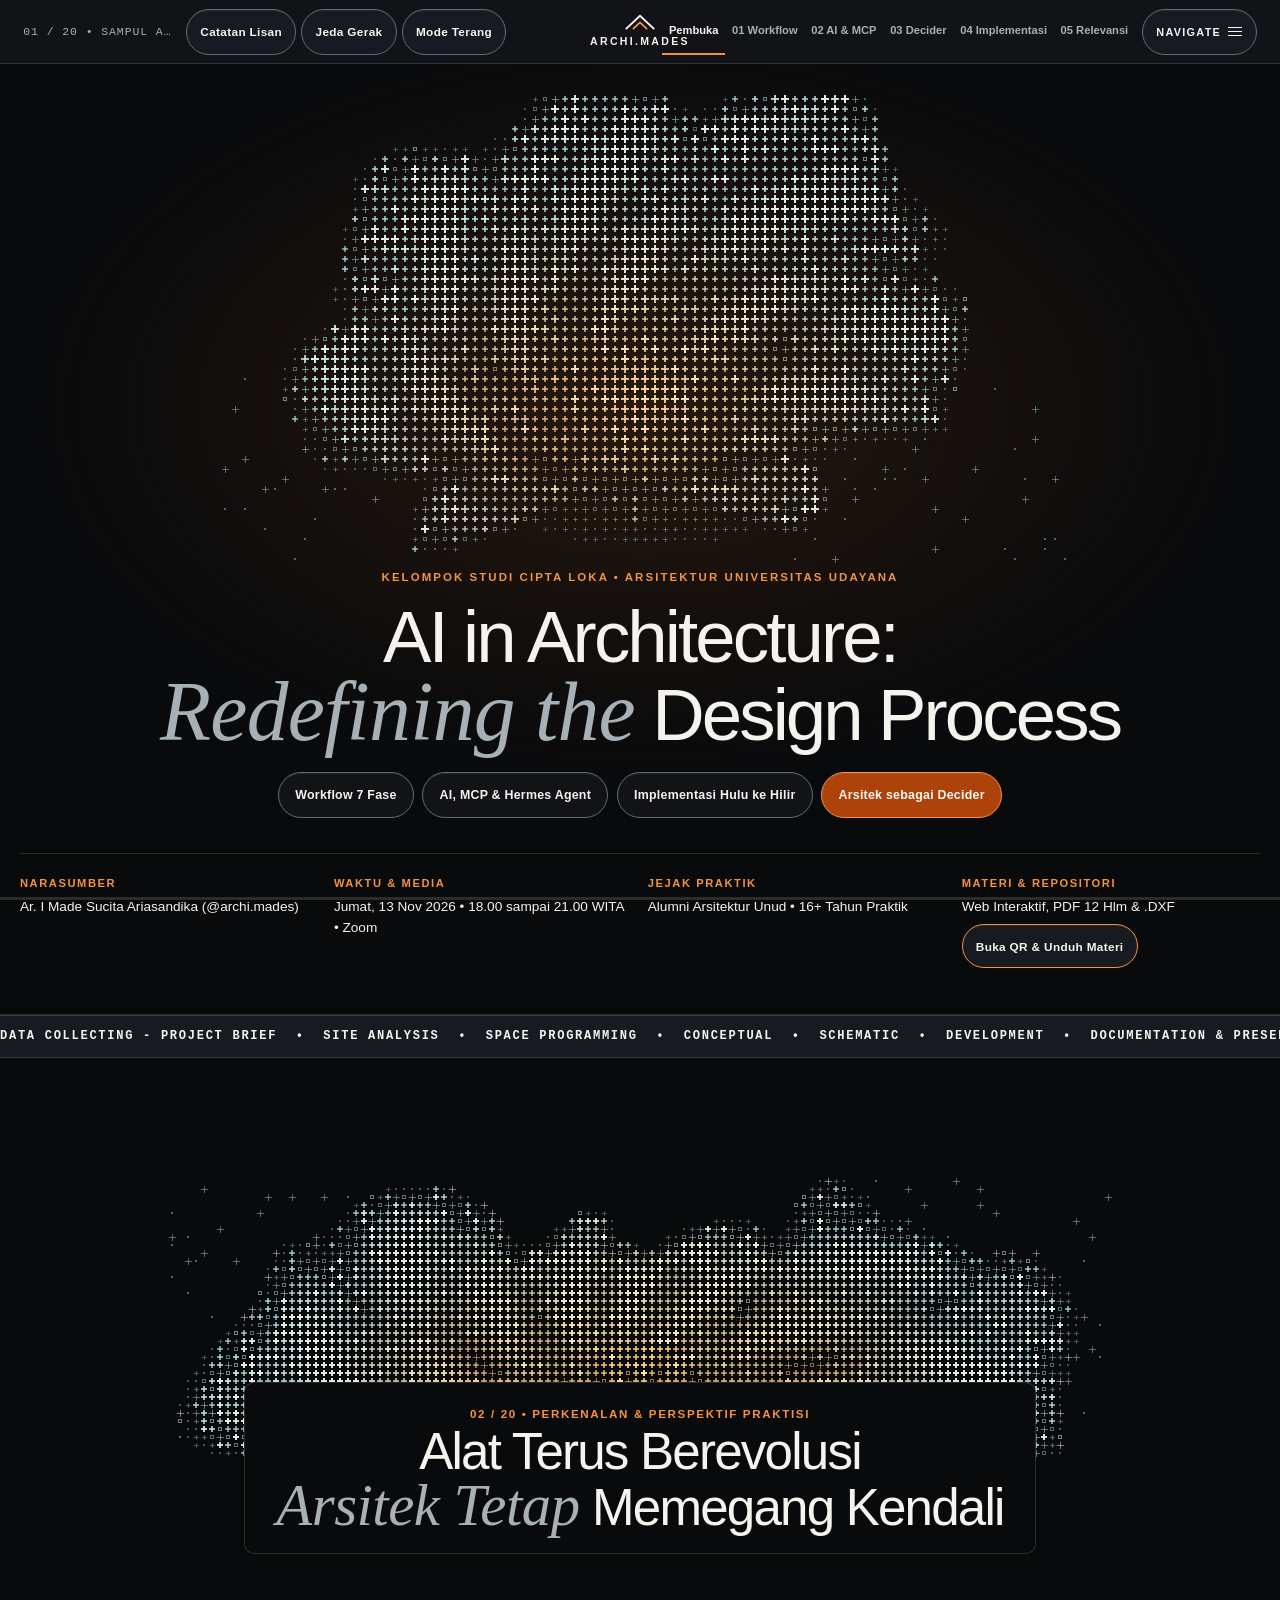
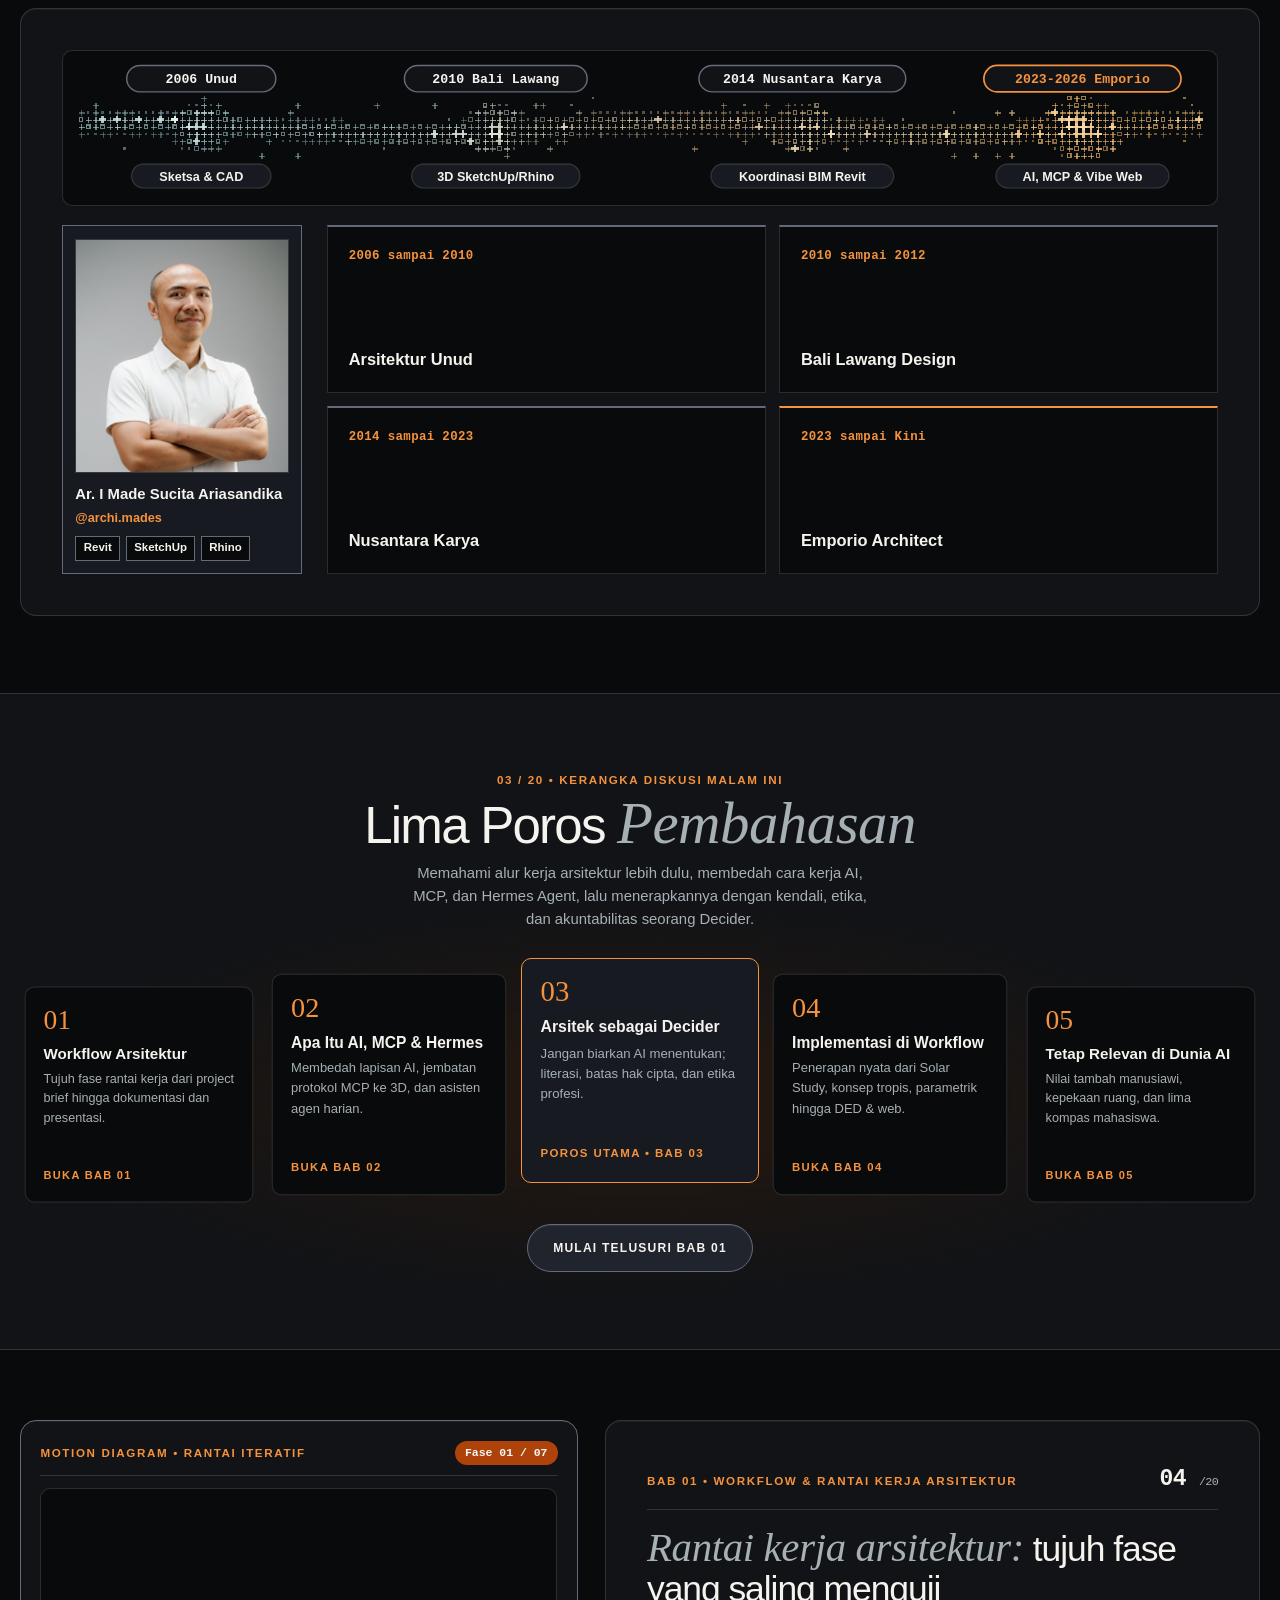
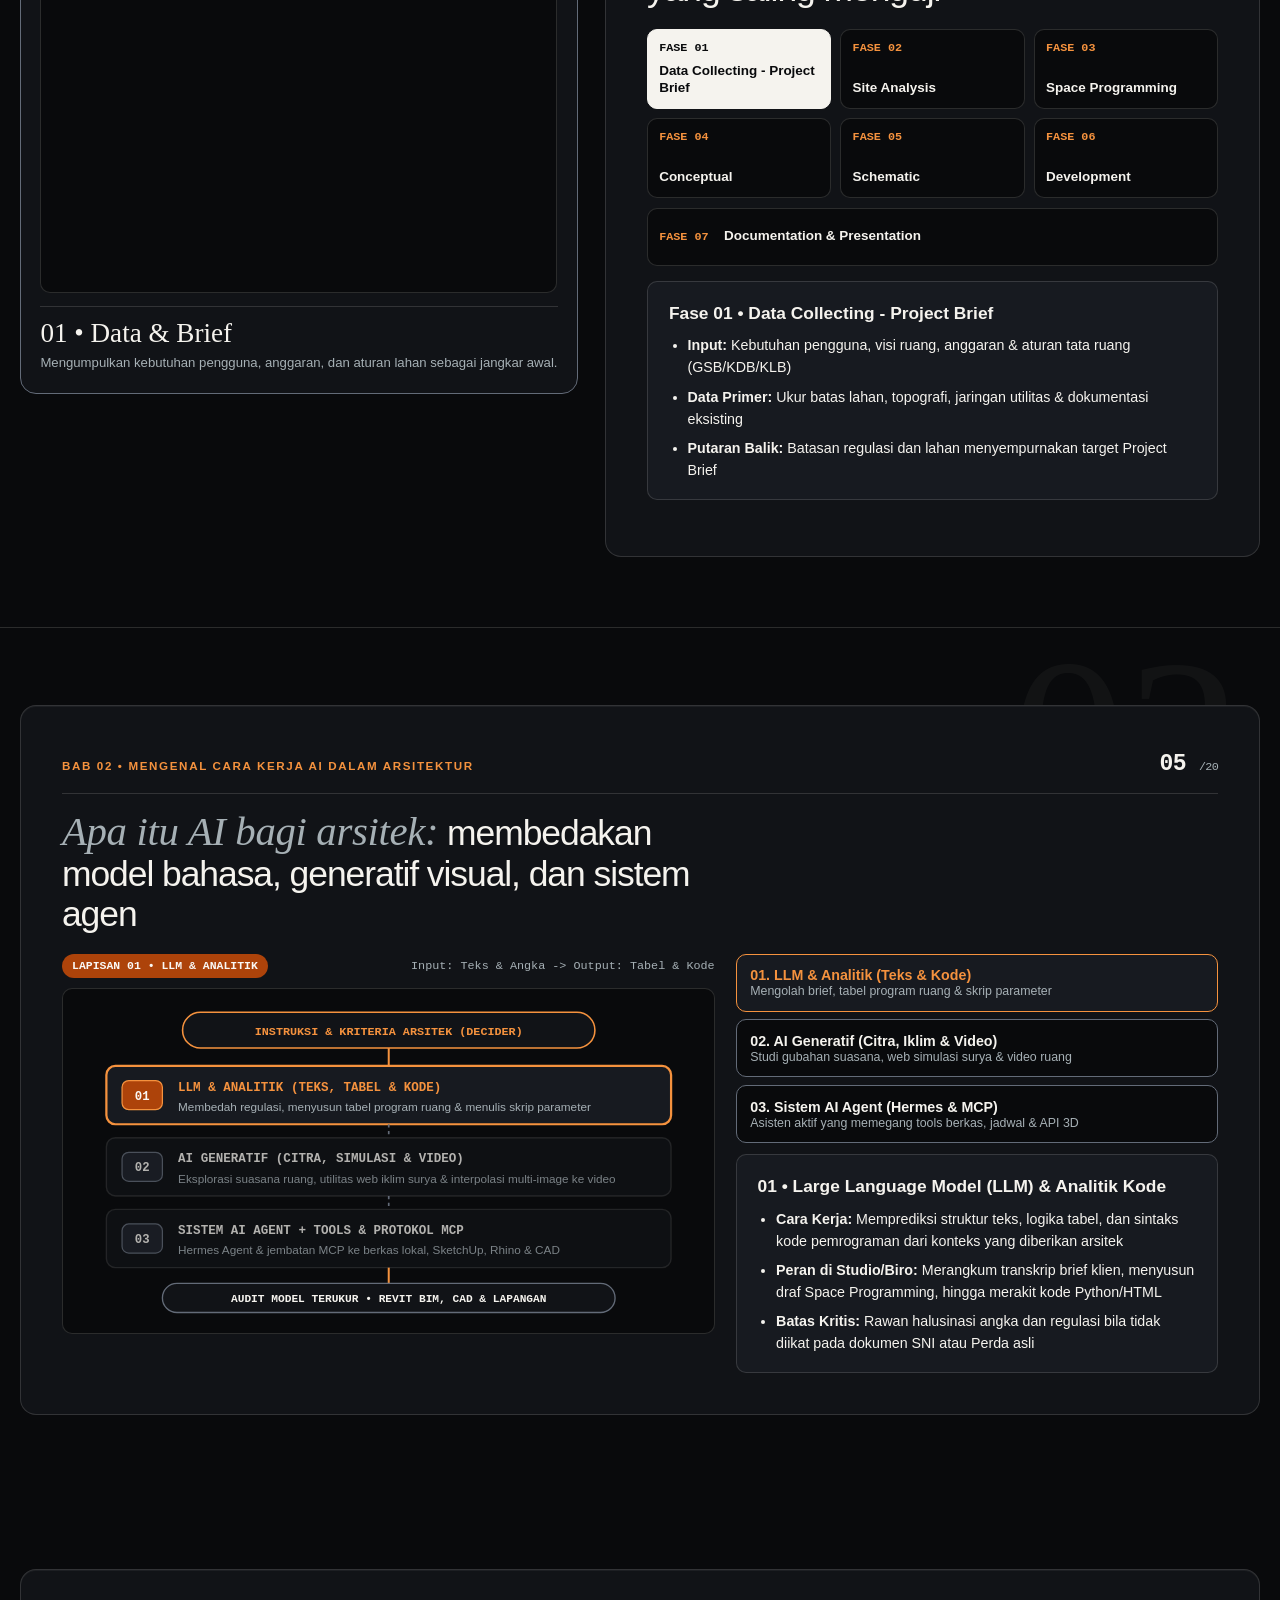
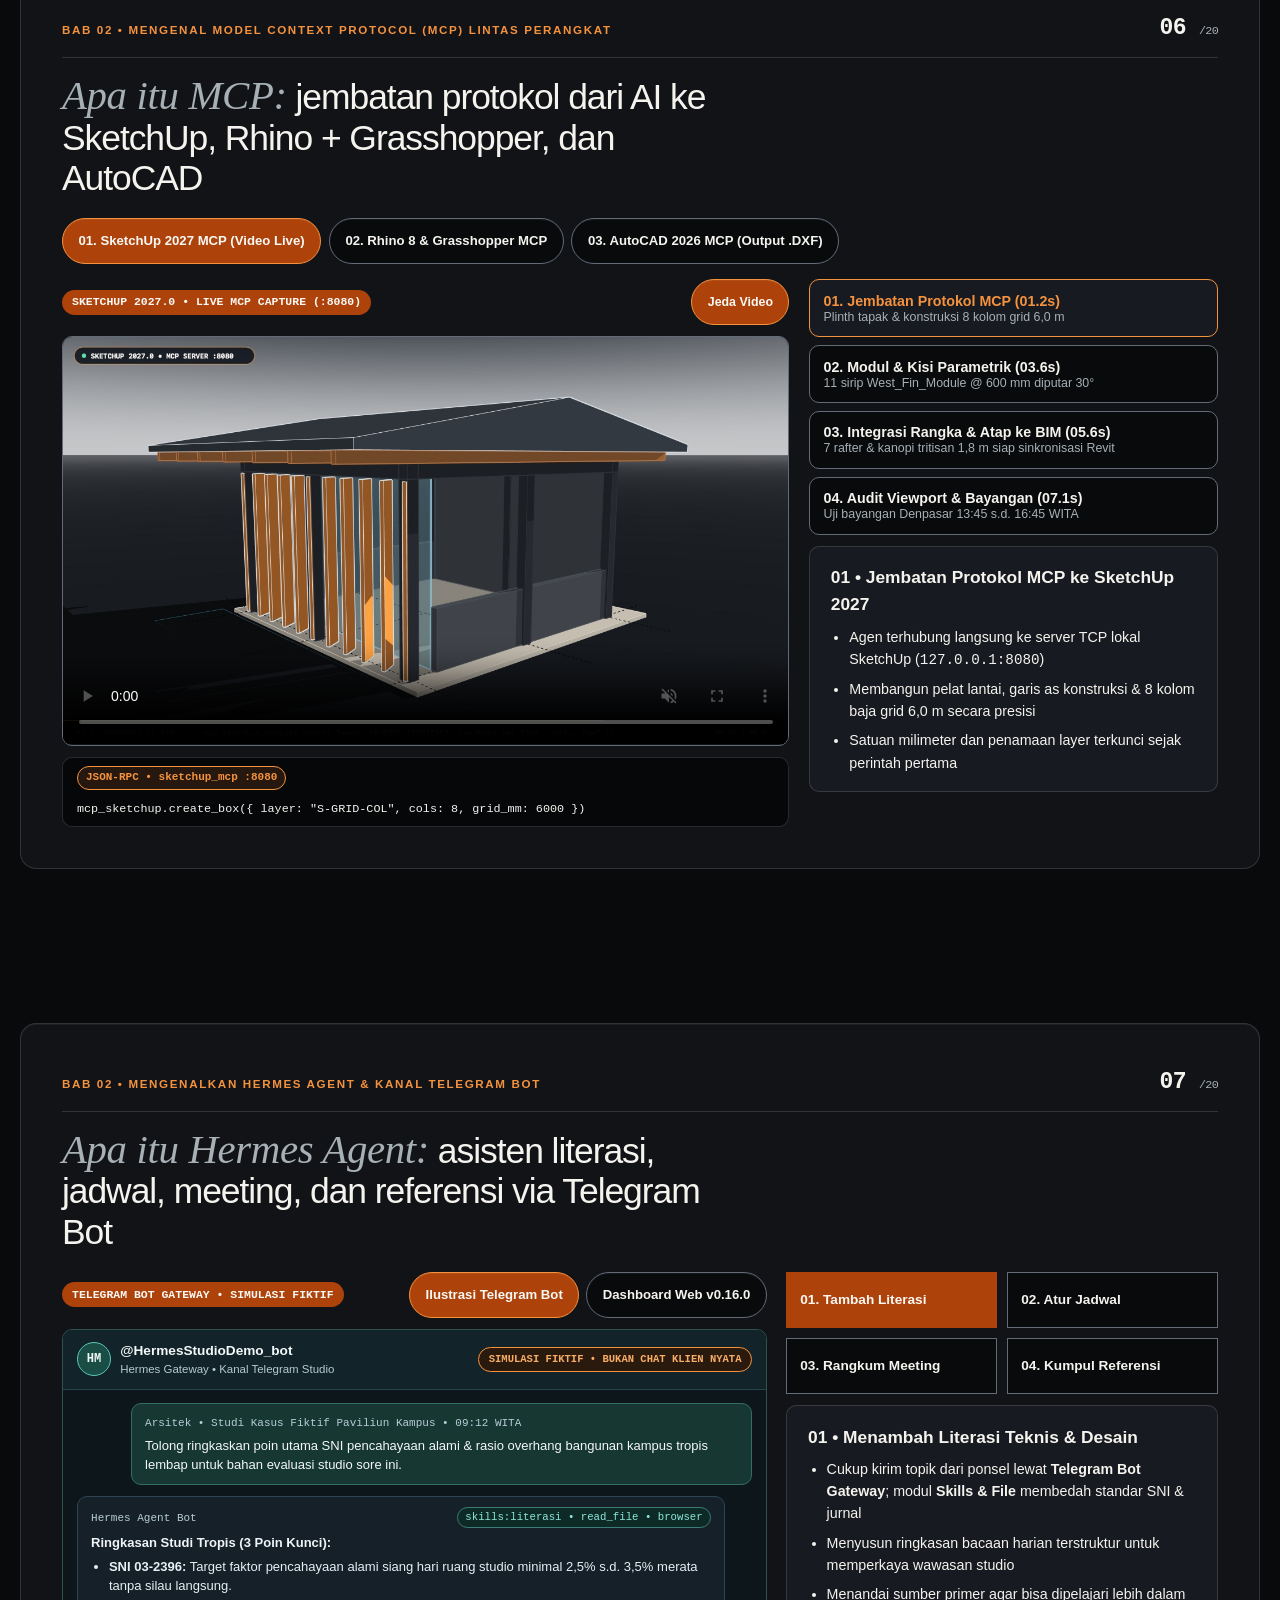
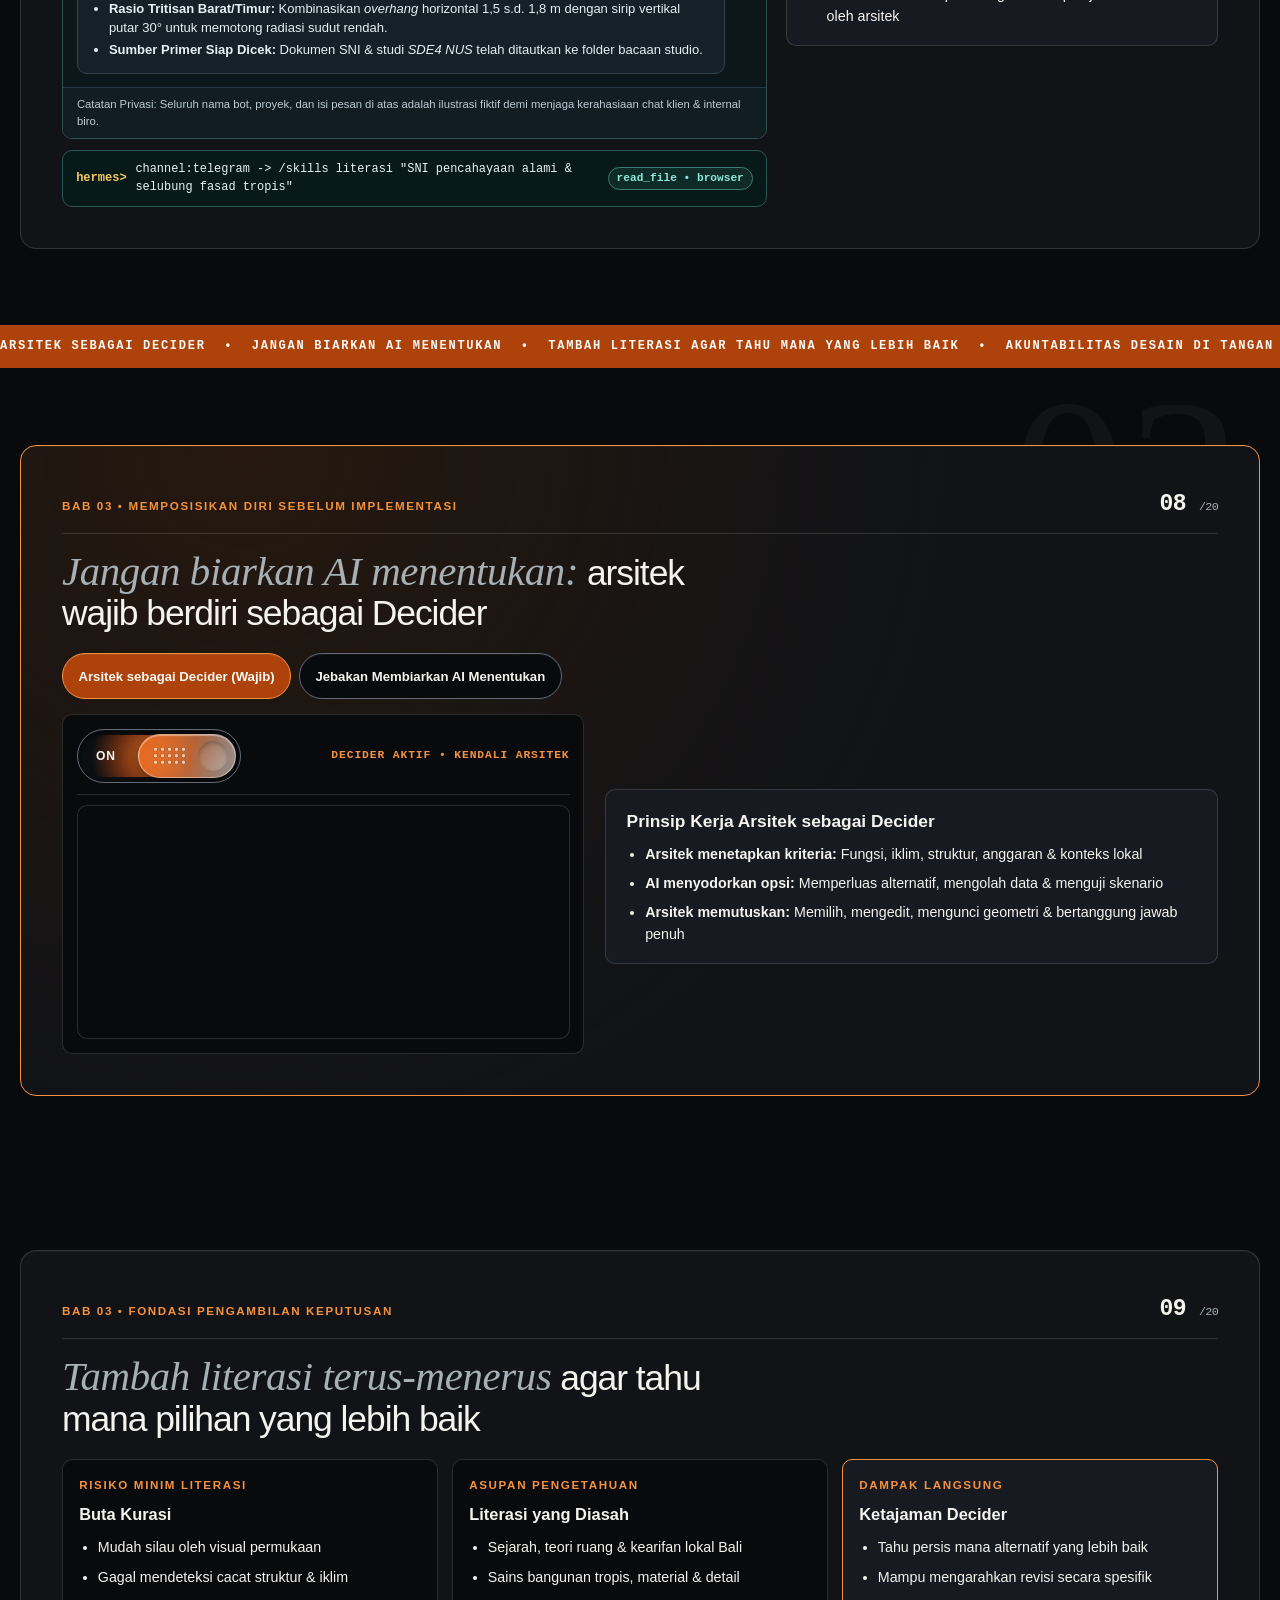
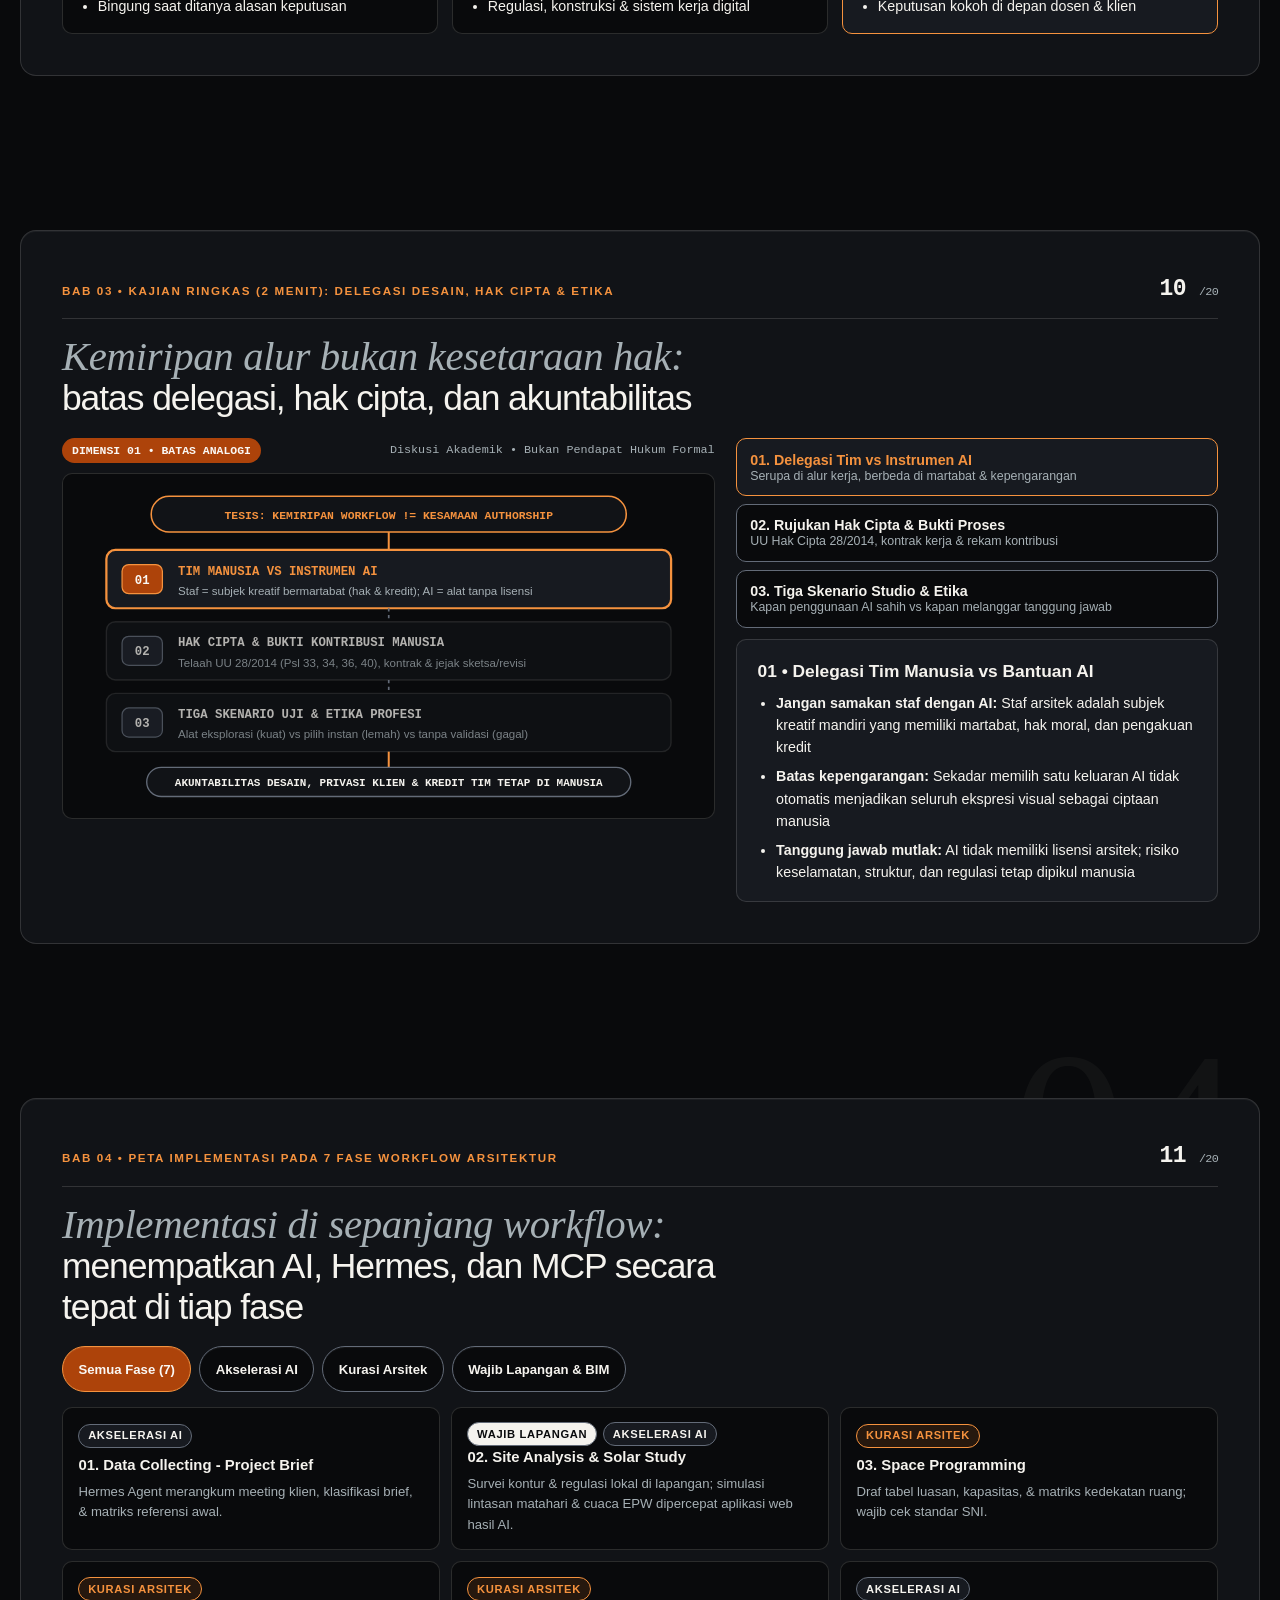
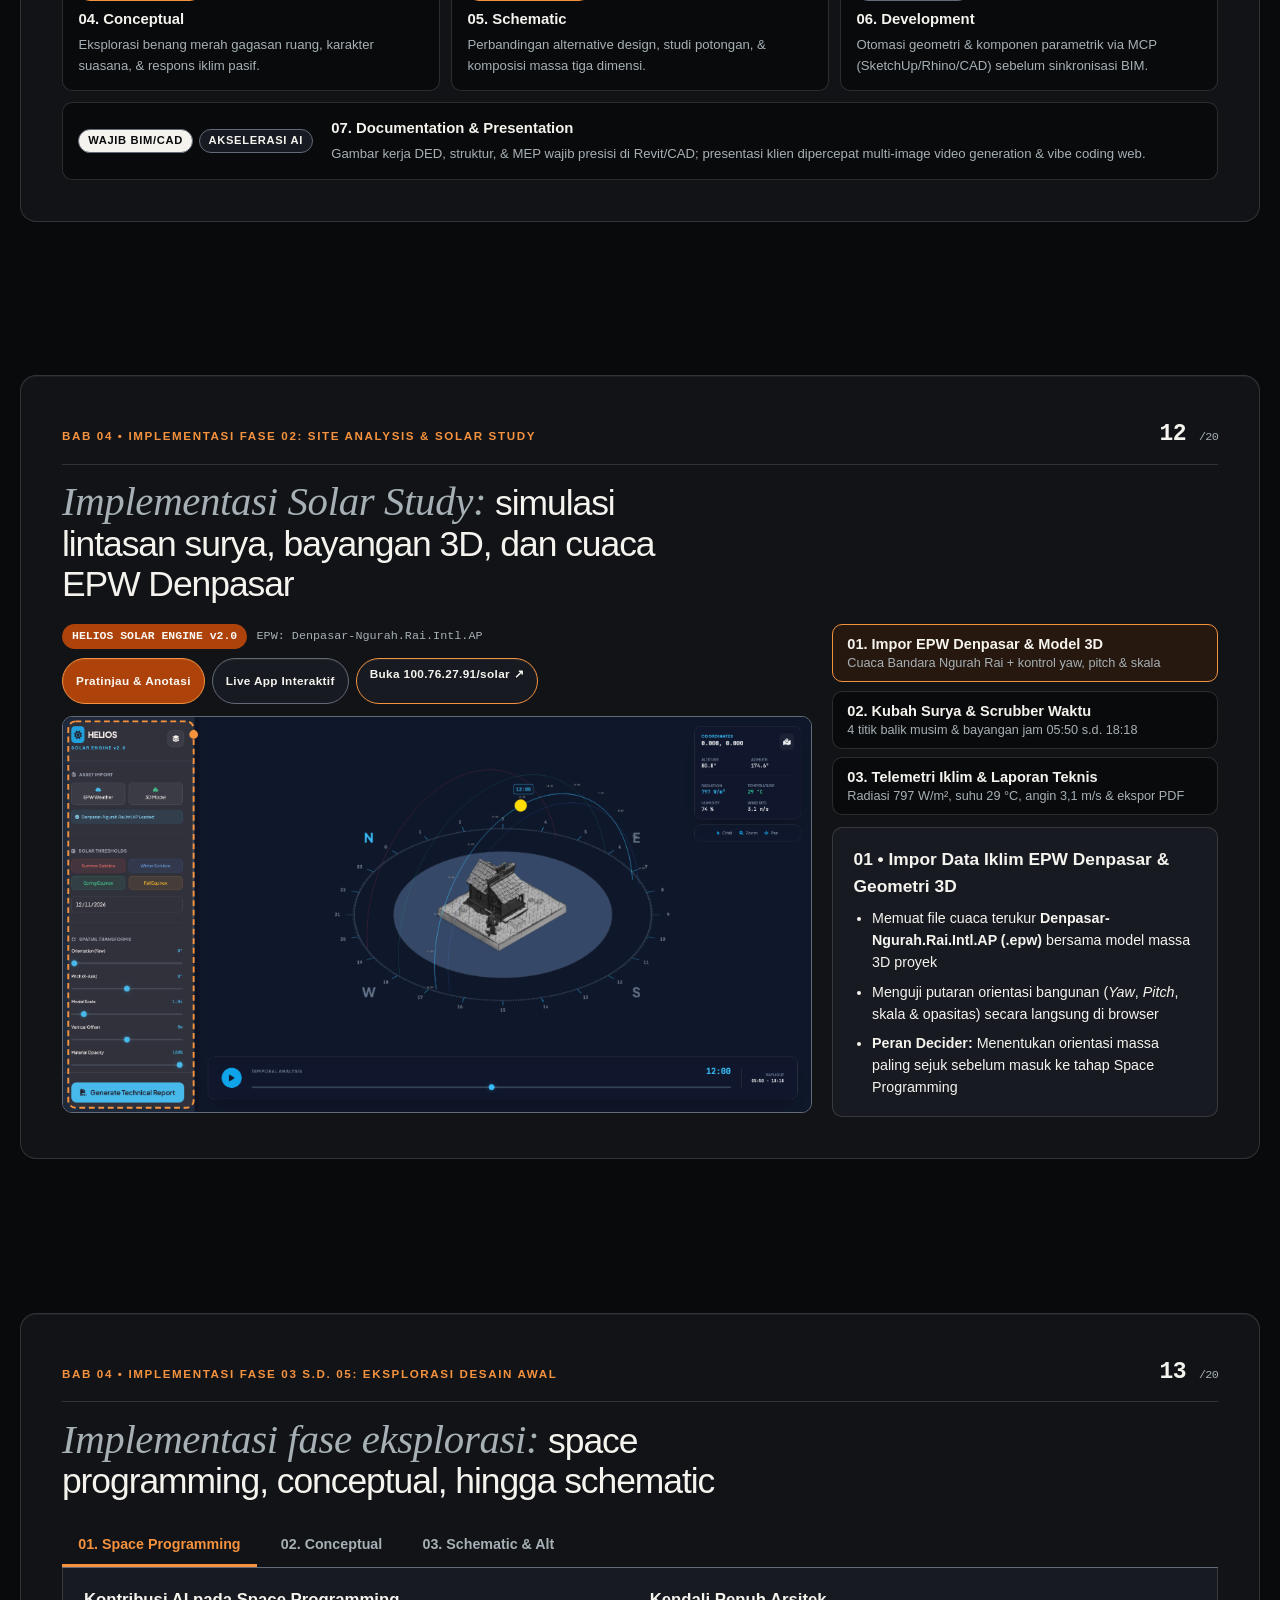
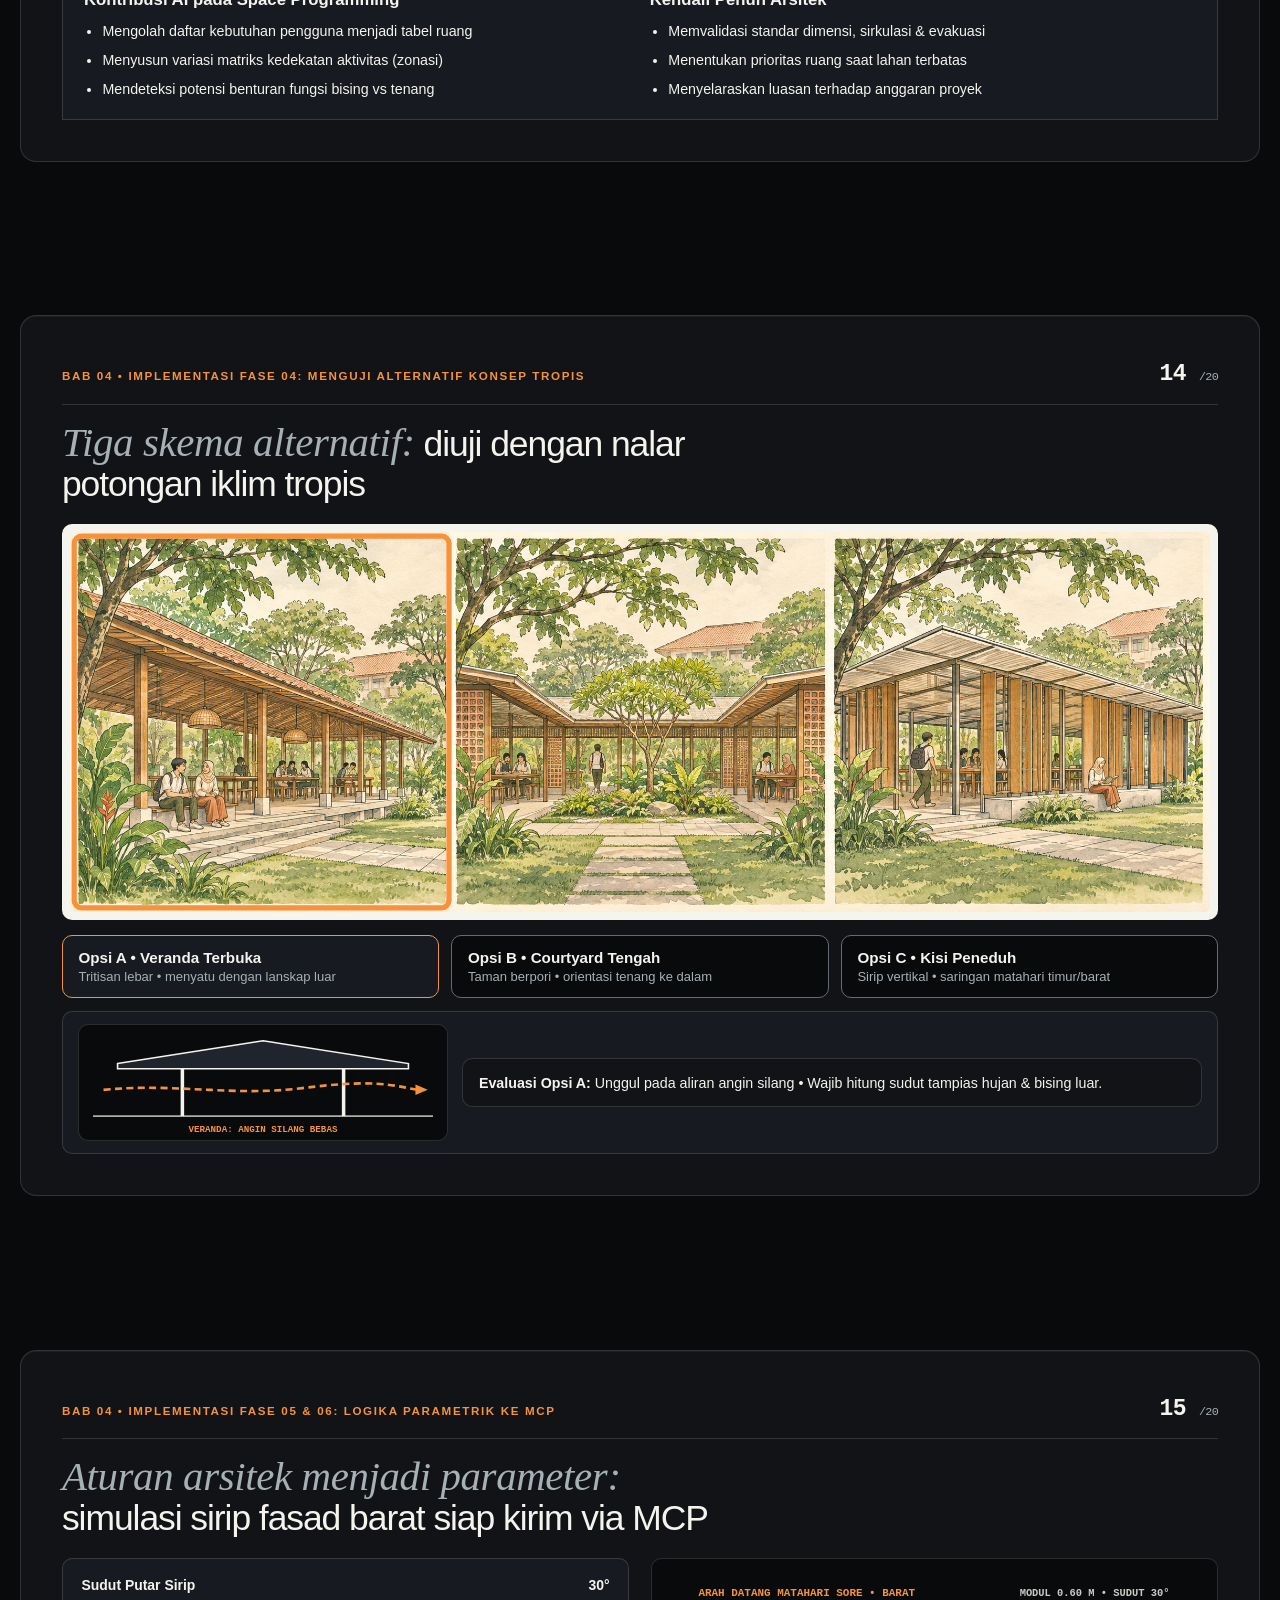
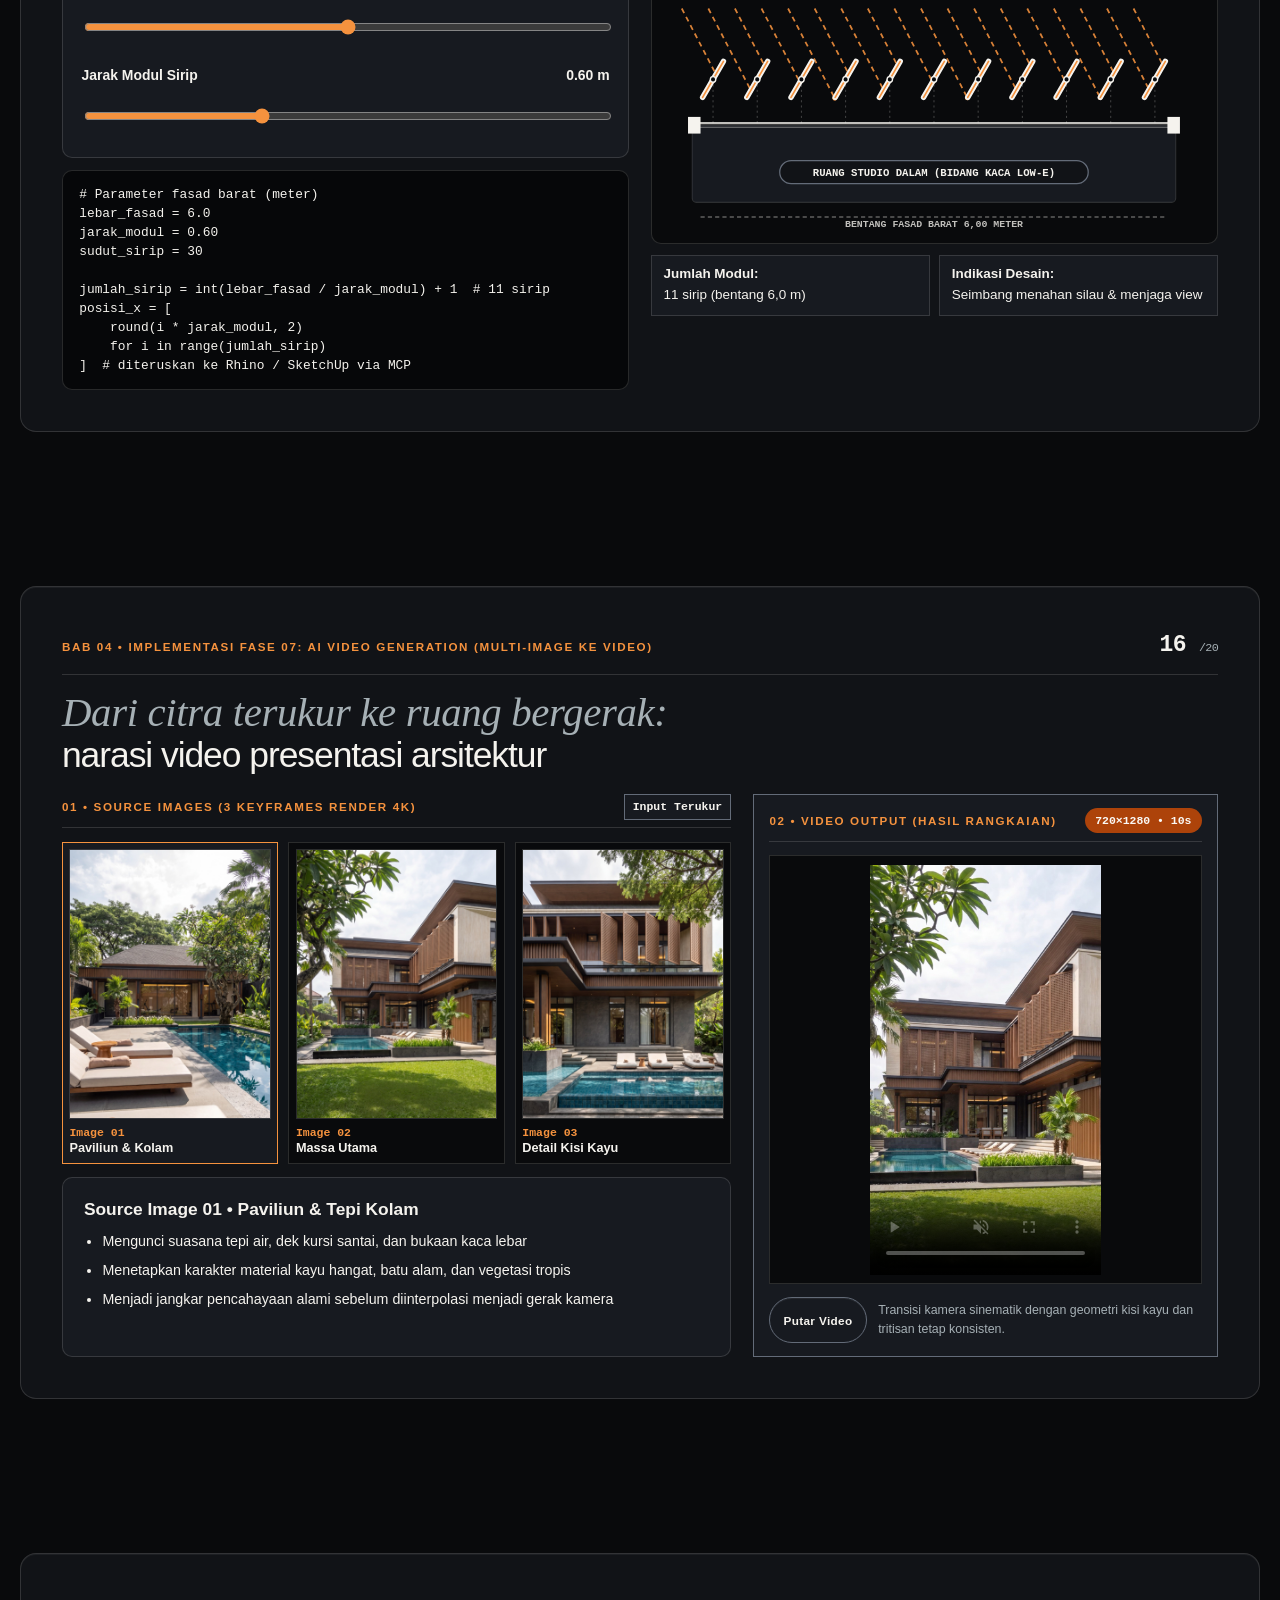
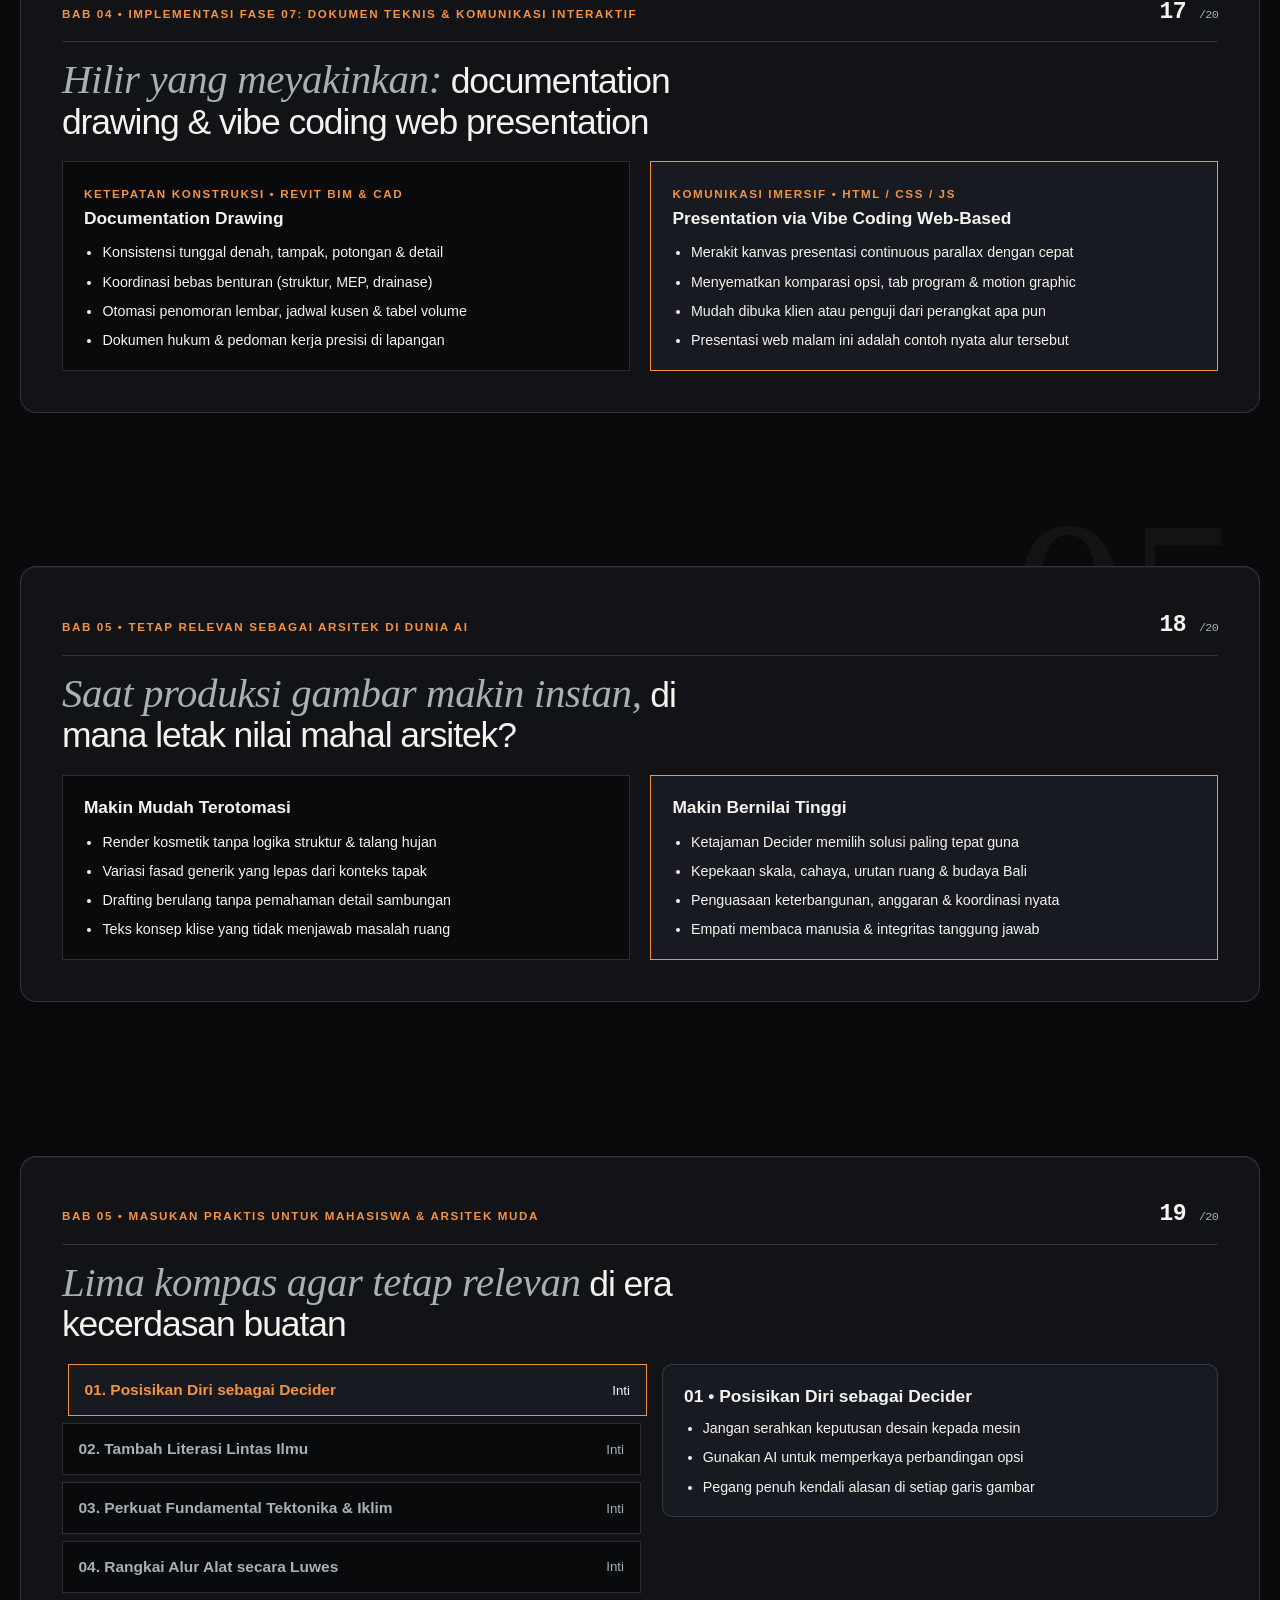
==== index.html @ 79a36b80 "Initial release: AI in Architecture Udayana 2026 interactive web deck, 12-page PDF handbook, and MCP" ====
<!DOCTYPE html>
<html lang="id">
<head>
  <meta charset="UTF-8">
  <meta name="viewport" content="width=device-width, initial-scale=1.0">
  <title>AI in Architecture: Redefining the Design Process | Universitas Udayana 2026</title>
  <meta http-equiv="refresh" content="0; url=./deck/">
  <script>
    window.location.replace('./deck/');
  </script>
  <style>
    body {
      margin: 0;
      min-height: 100vh;
      display: grid;
      place-items: center;
      padding: 1.5rem;
      background: #090A0C;
      color: #F5F3EE;
      font-family: -apple-system, BlinkMacSystemFont, "Helvetica Neue", sans-serif;
    }
    main {
      max-width: 540px;
      padding: 1.5rem;
      border: 1px solid #636B78;
      border-radius: 16px;
      background: #111317;
    }
    h1 {
      margin: 0 0 0.6rem 0;
      font-size: 1.35rem;
    }
    p {
      margin: 0 0 1rem 0;
      color: #A6B0B5;
      line-height: 1.5;
    }
    .links {
      display: flex;
      flex-wrap: wrap;
      gap: 0.6rem;
    }
    a {
      display: inline-flex;
      align-items: center;
      min-height: 44px;
      padding: 0.45rem 1rem;
      border-radius: 999px;
      border: 1px solid #636B78;
      color: #F5F3EE;
      text-decoration: none;
      font-weight: 600;
      font-size: 0.88rem;
    }
    a.primary {
      background: #AD430A;
      border-color: #AD430A;
      color: #FAF8F5;
    }
  </style>
</head>
<body>
  <main>
    <h1>AI in Architecture: Redefining the Design Process</h1>
    <p>Mengarahkan otomatis ke Presentasi Web Interaktif 20 Bagian. Jika halaman tidak berpindah otomatis, pilih tautan di bawah ini:</p>
    <div class="links">
      <a class="primary" href="./deck/">Buka Presentasi Web Interaktif</a>
      <a href="./output/Handbook-AI-in-Architecture-Udayana-2026.pdf" download>Unduh Handbook PDF (12 Hlm)</a>
      <a href="./output/Paviliun-Studio-Tropis-MCP.dxf" download>Unduh Contoh AutoCAD (.DXF)</a>
    </div>
  </main>
</body>
</html>
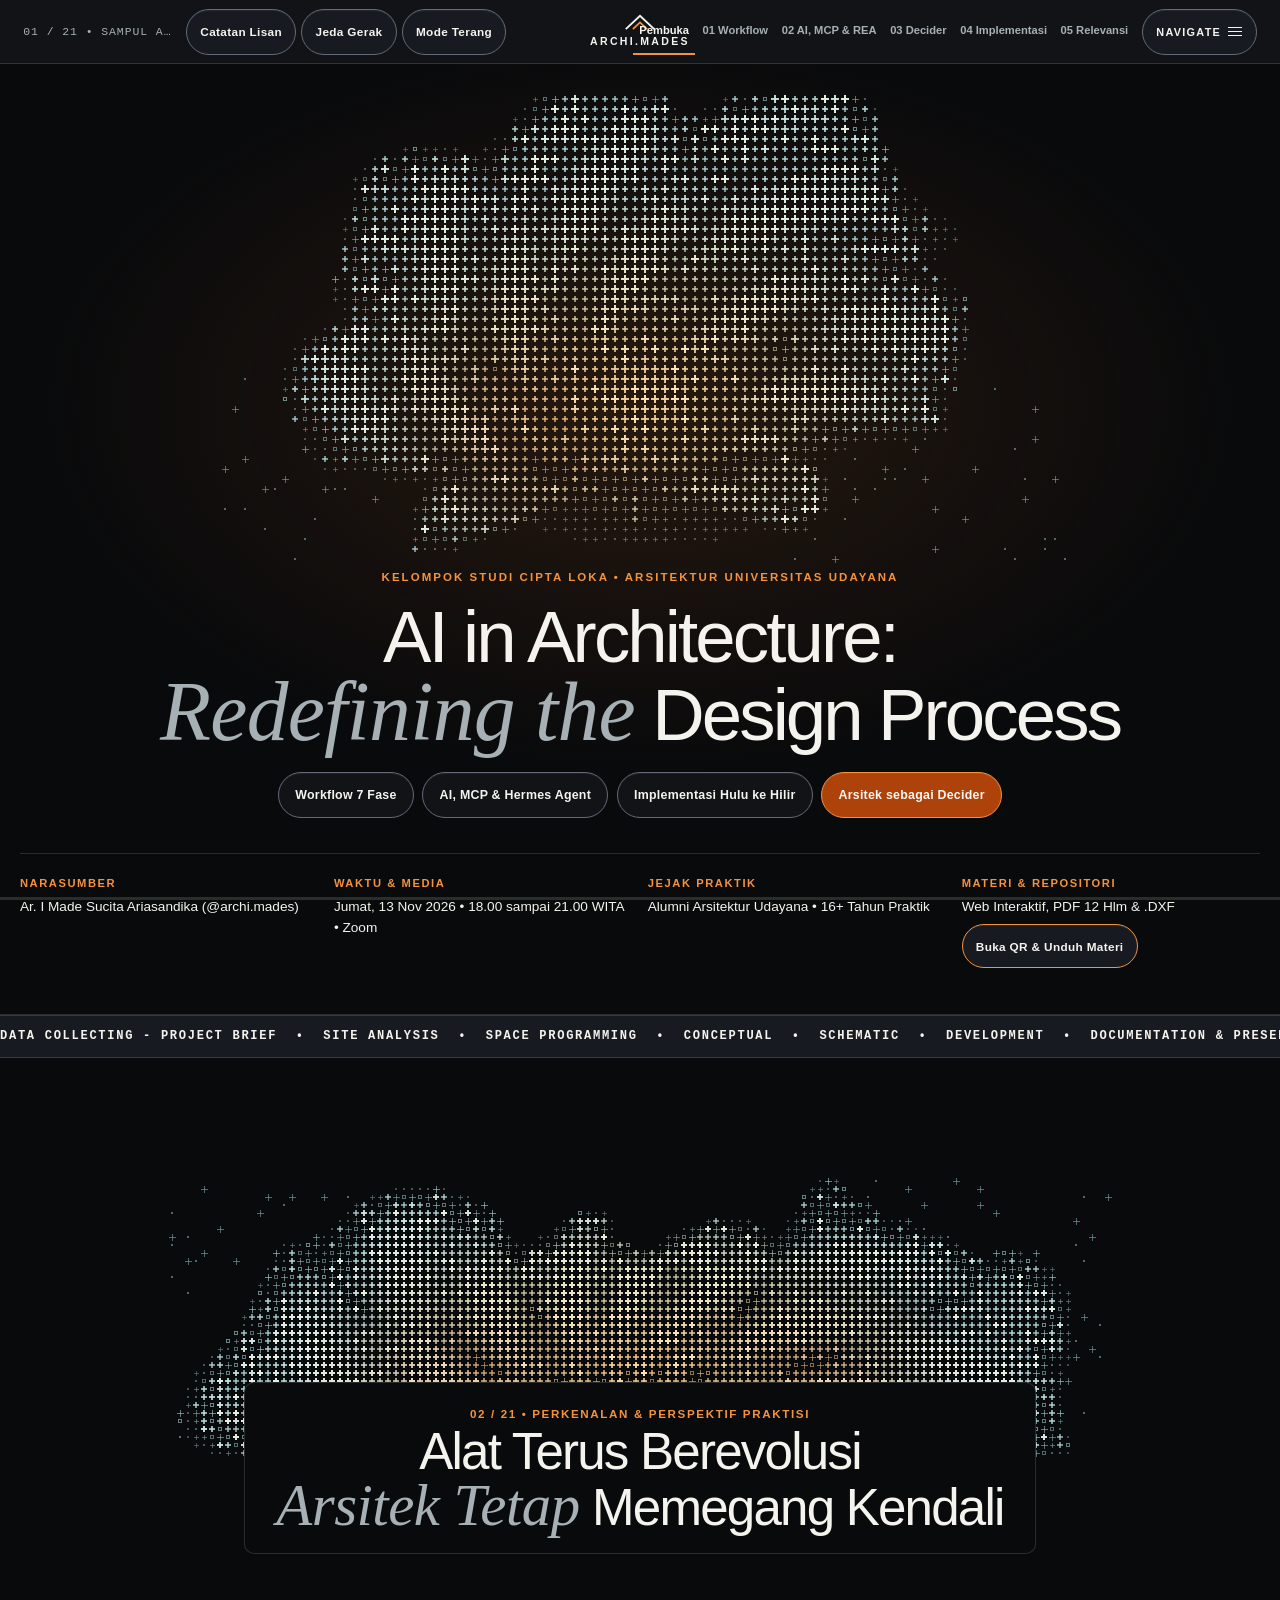
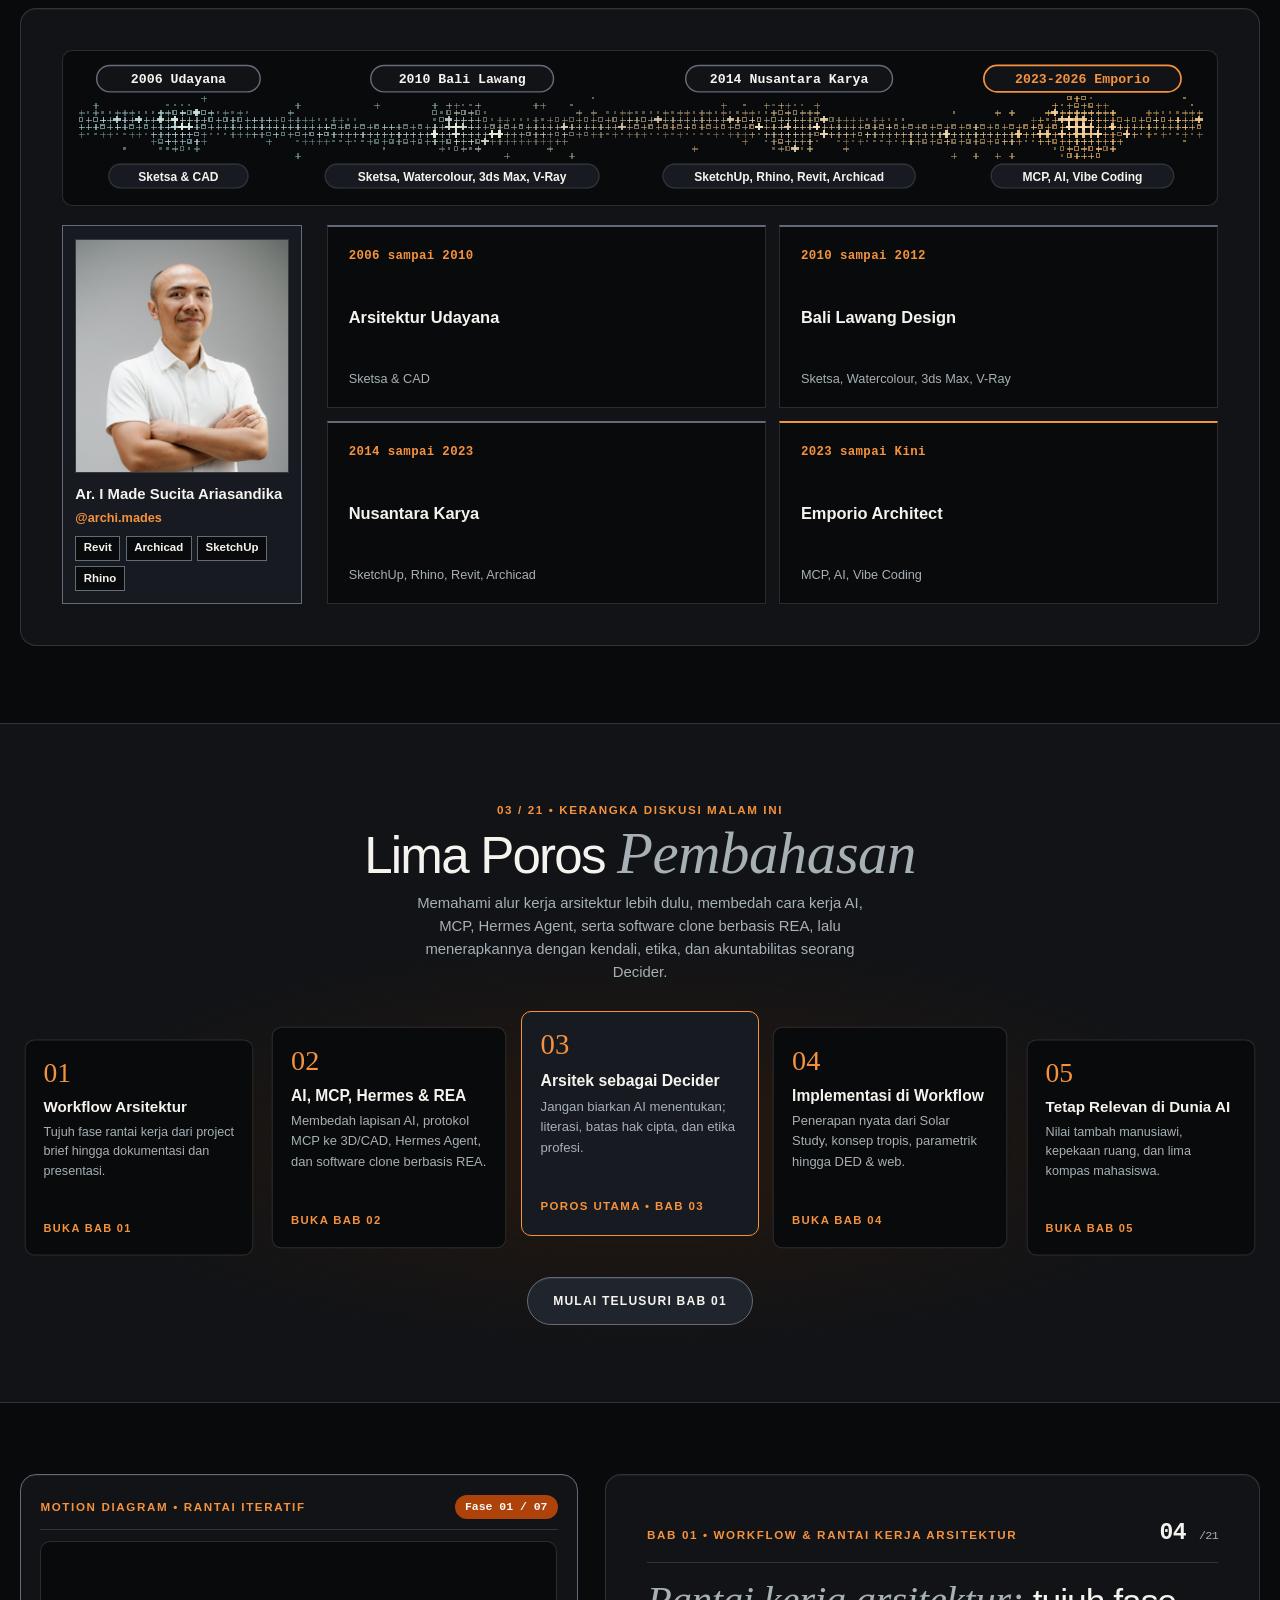
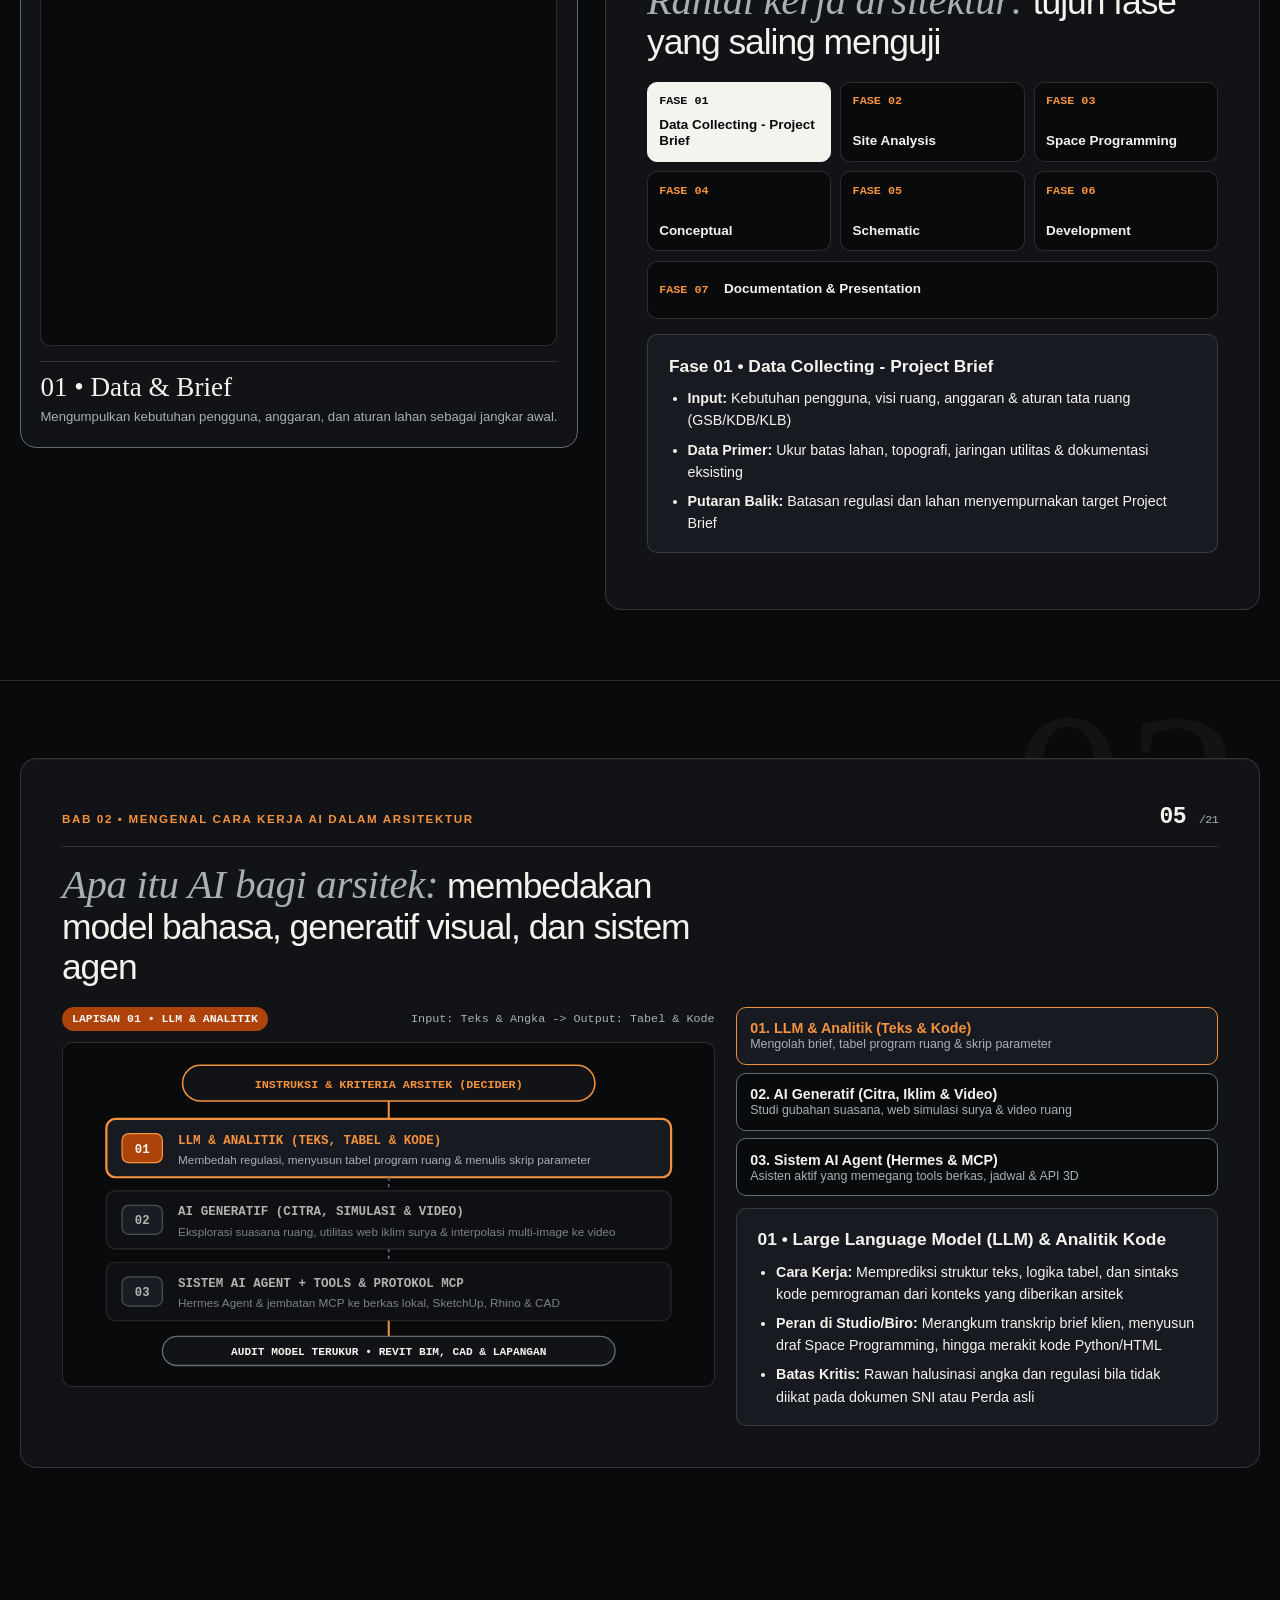
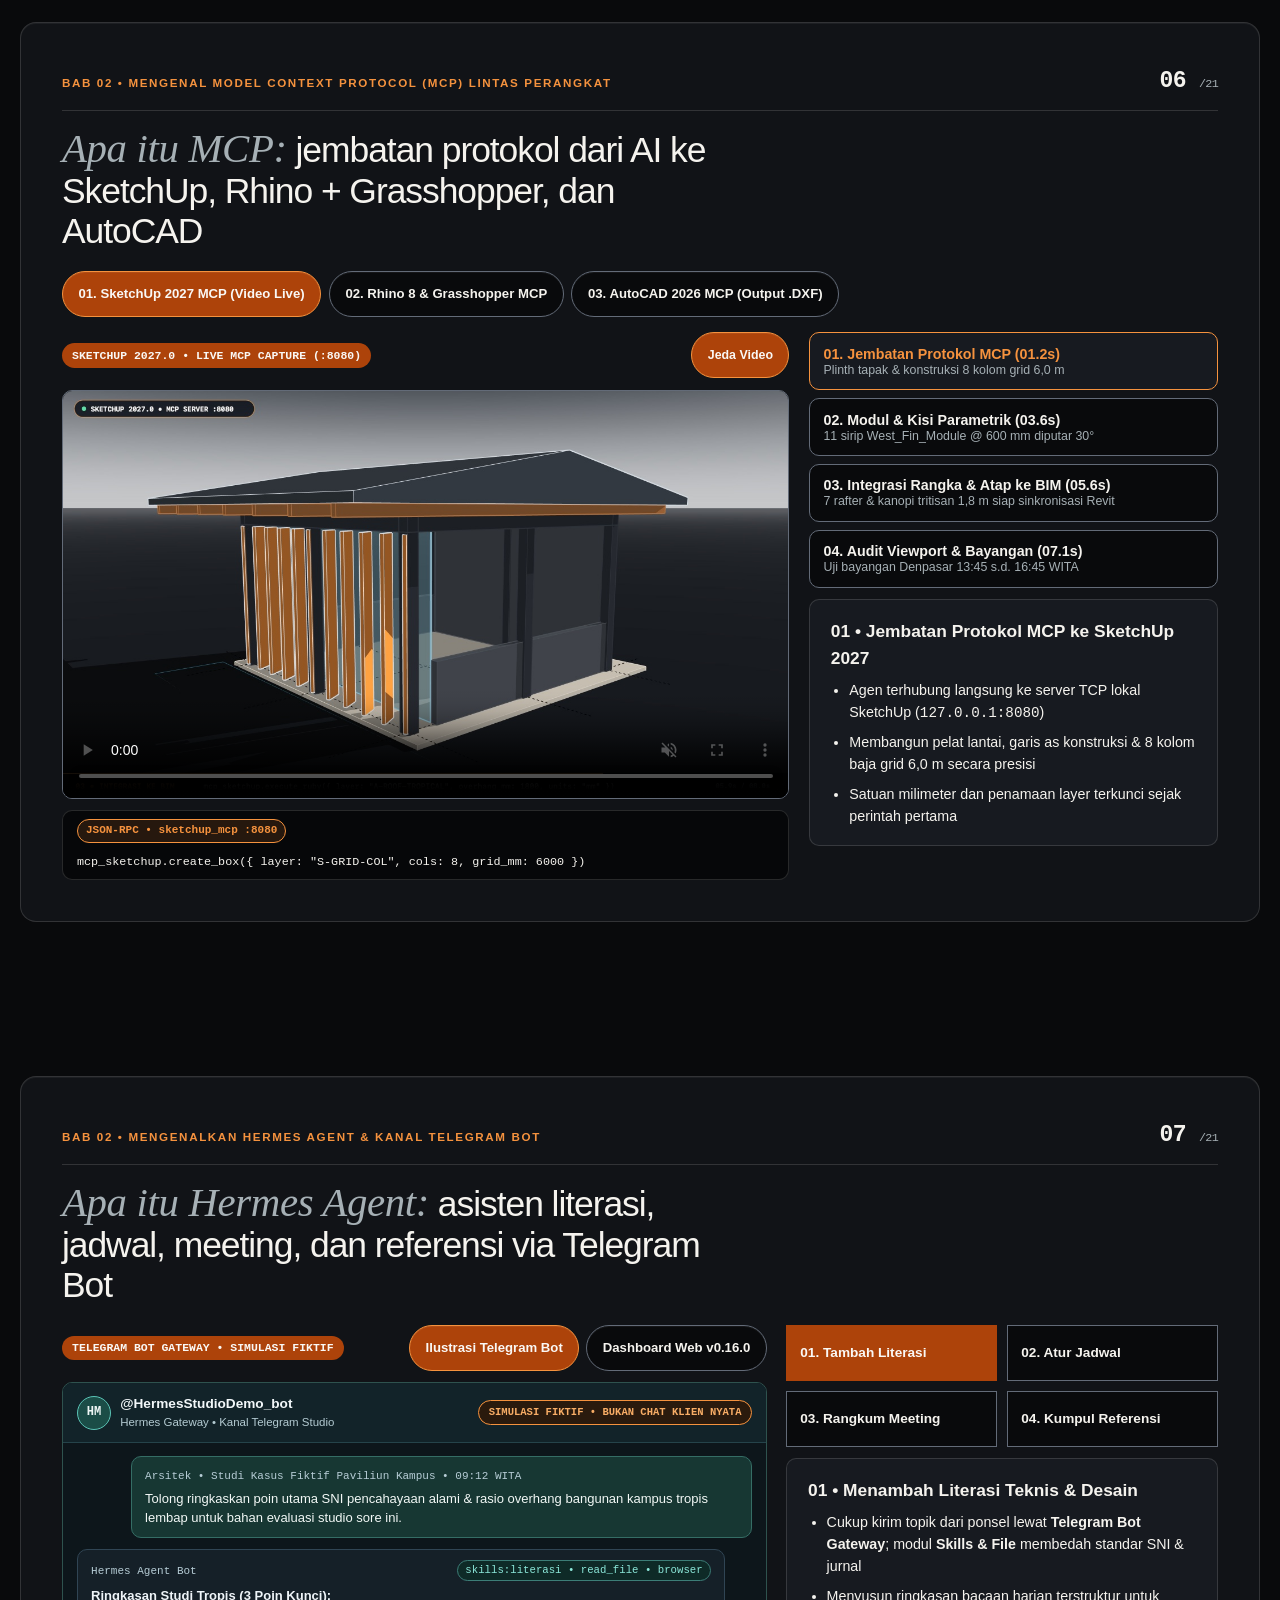
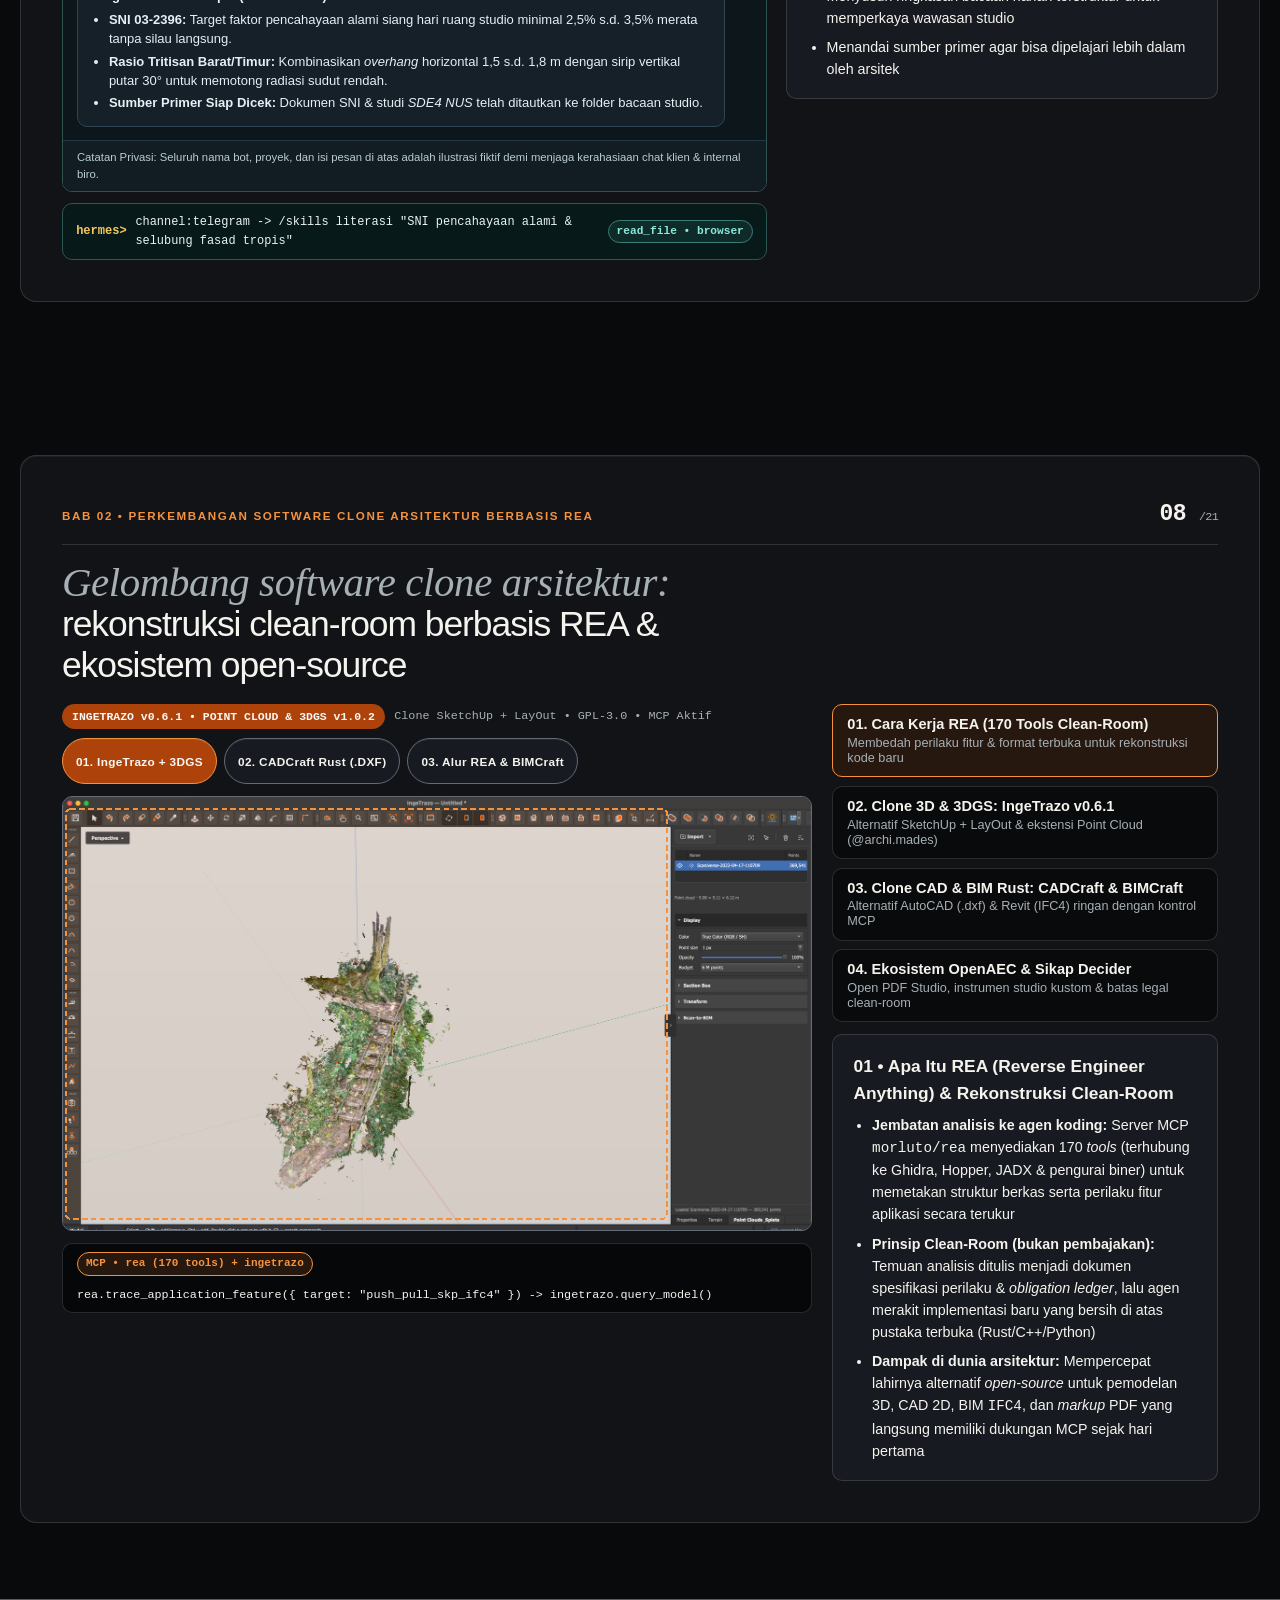
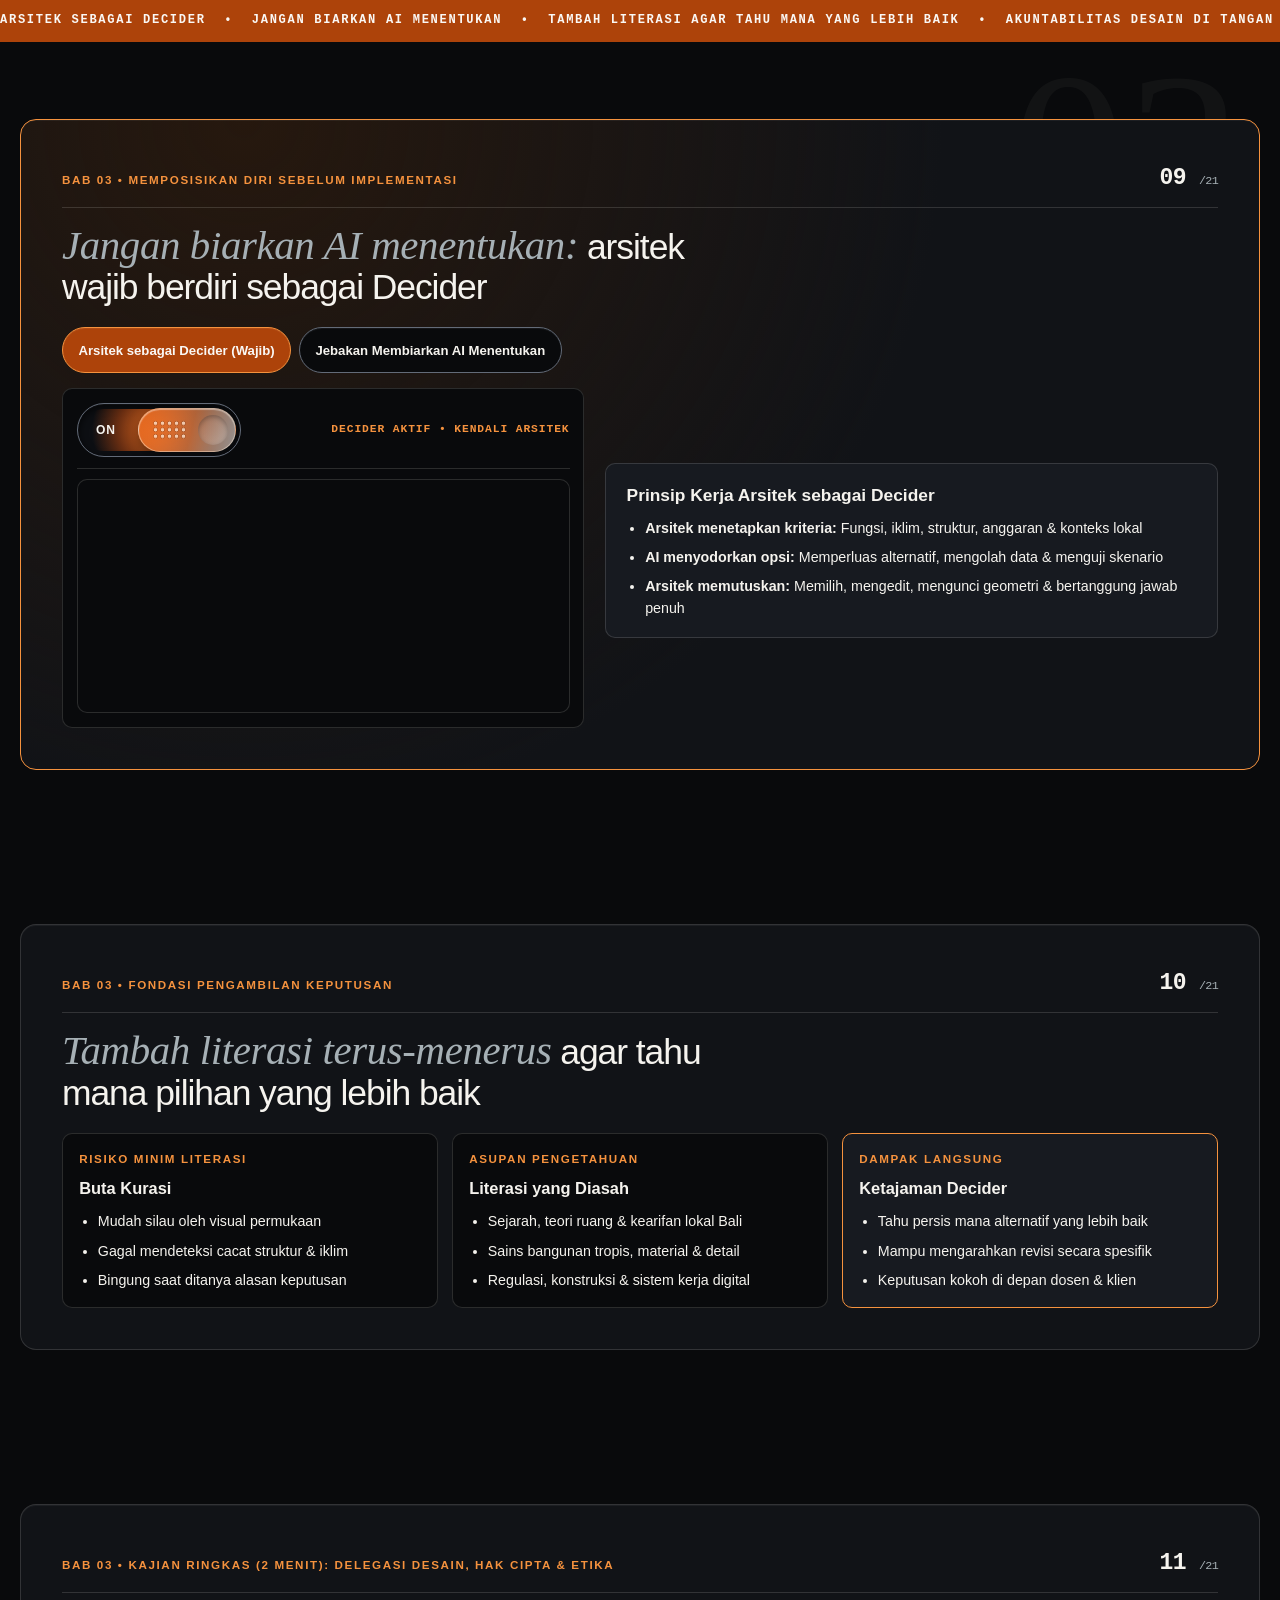
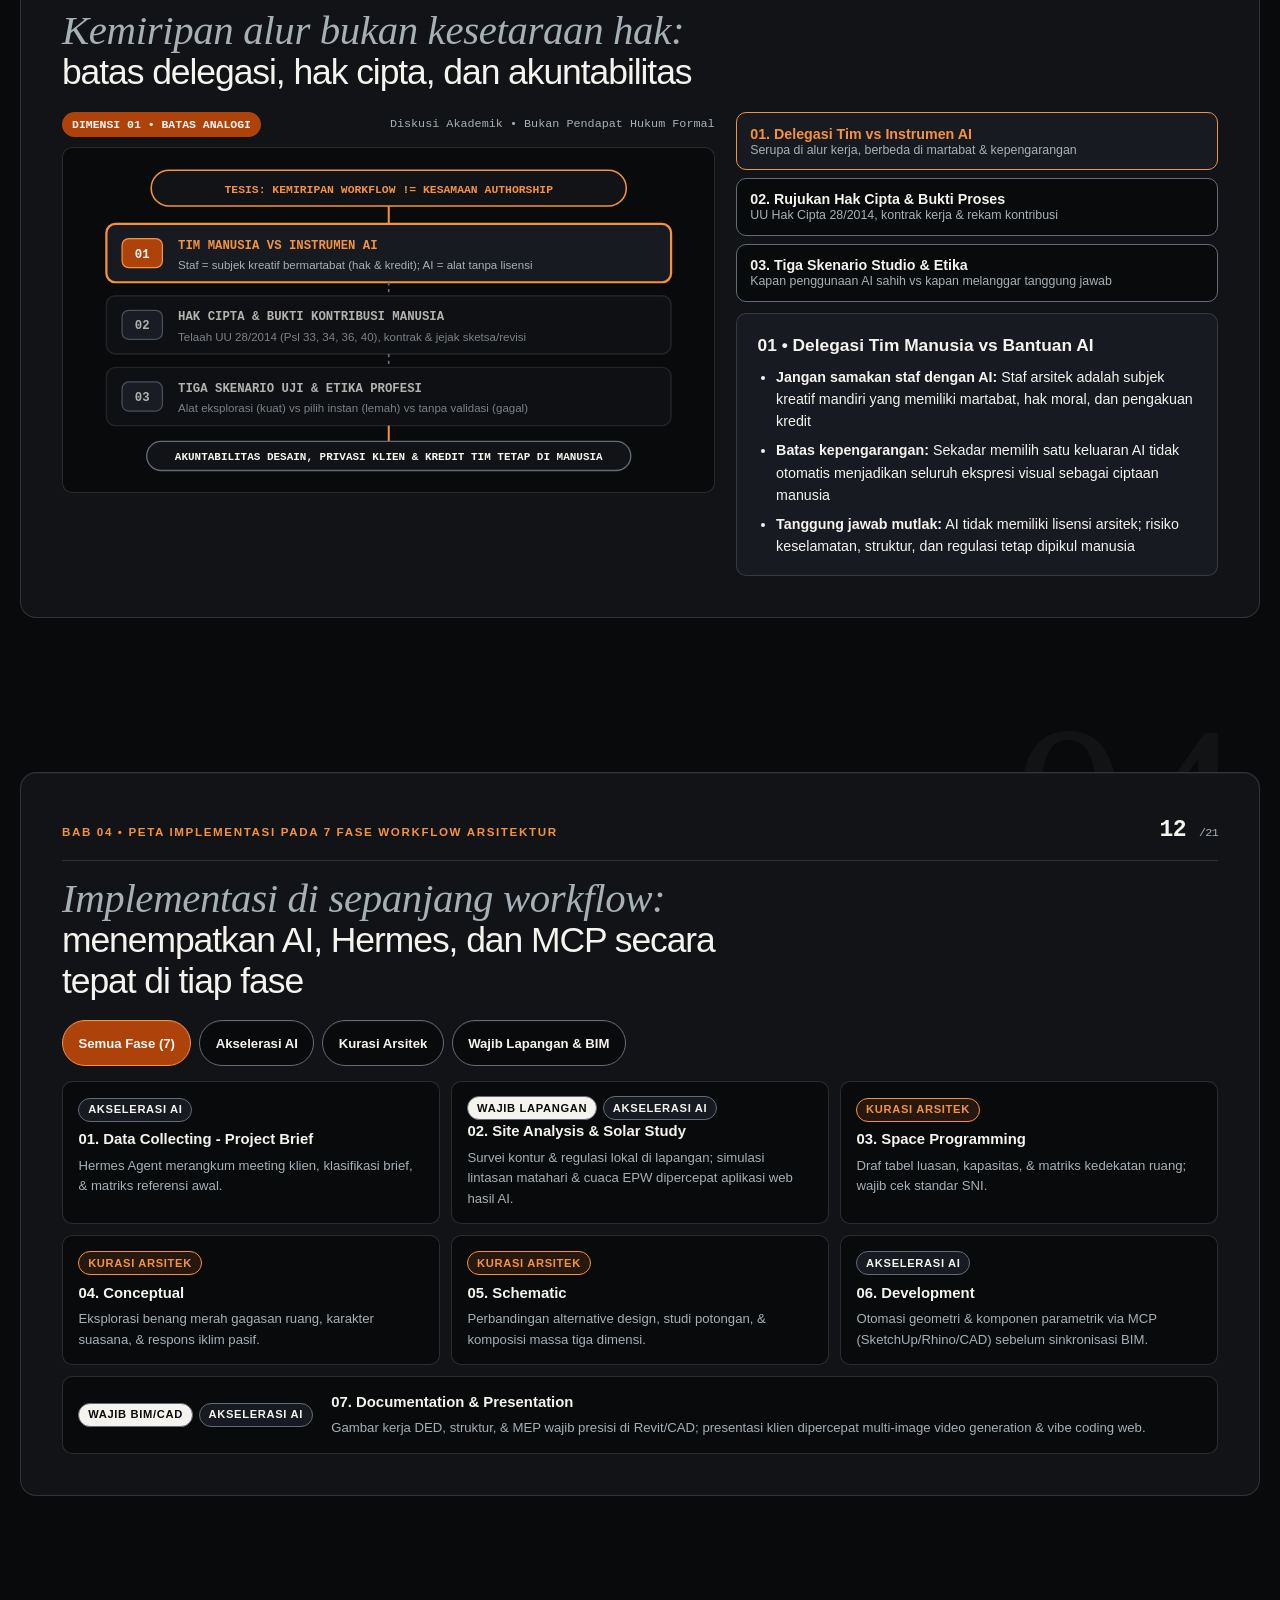
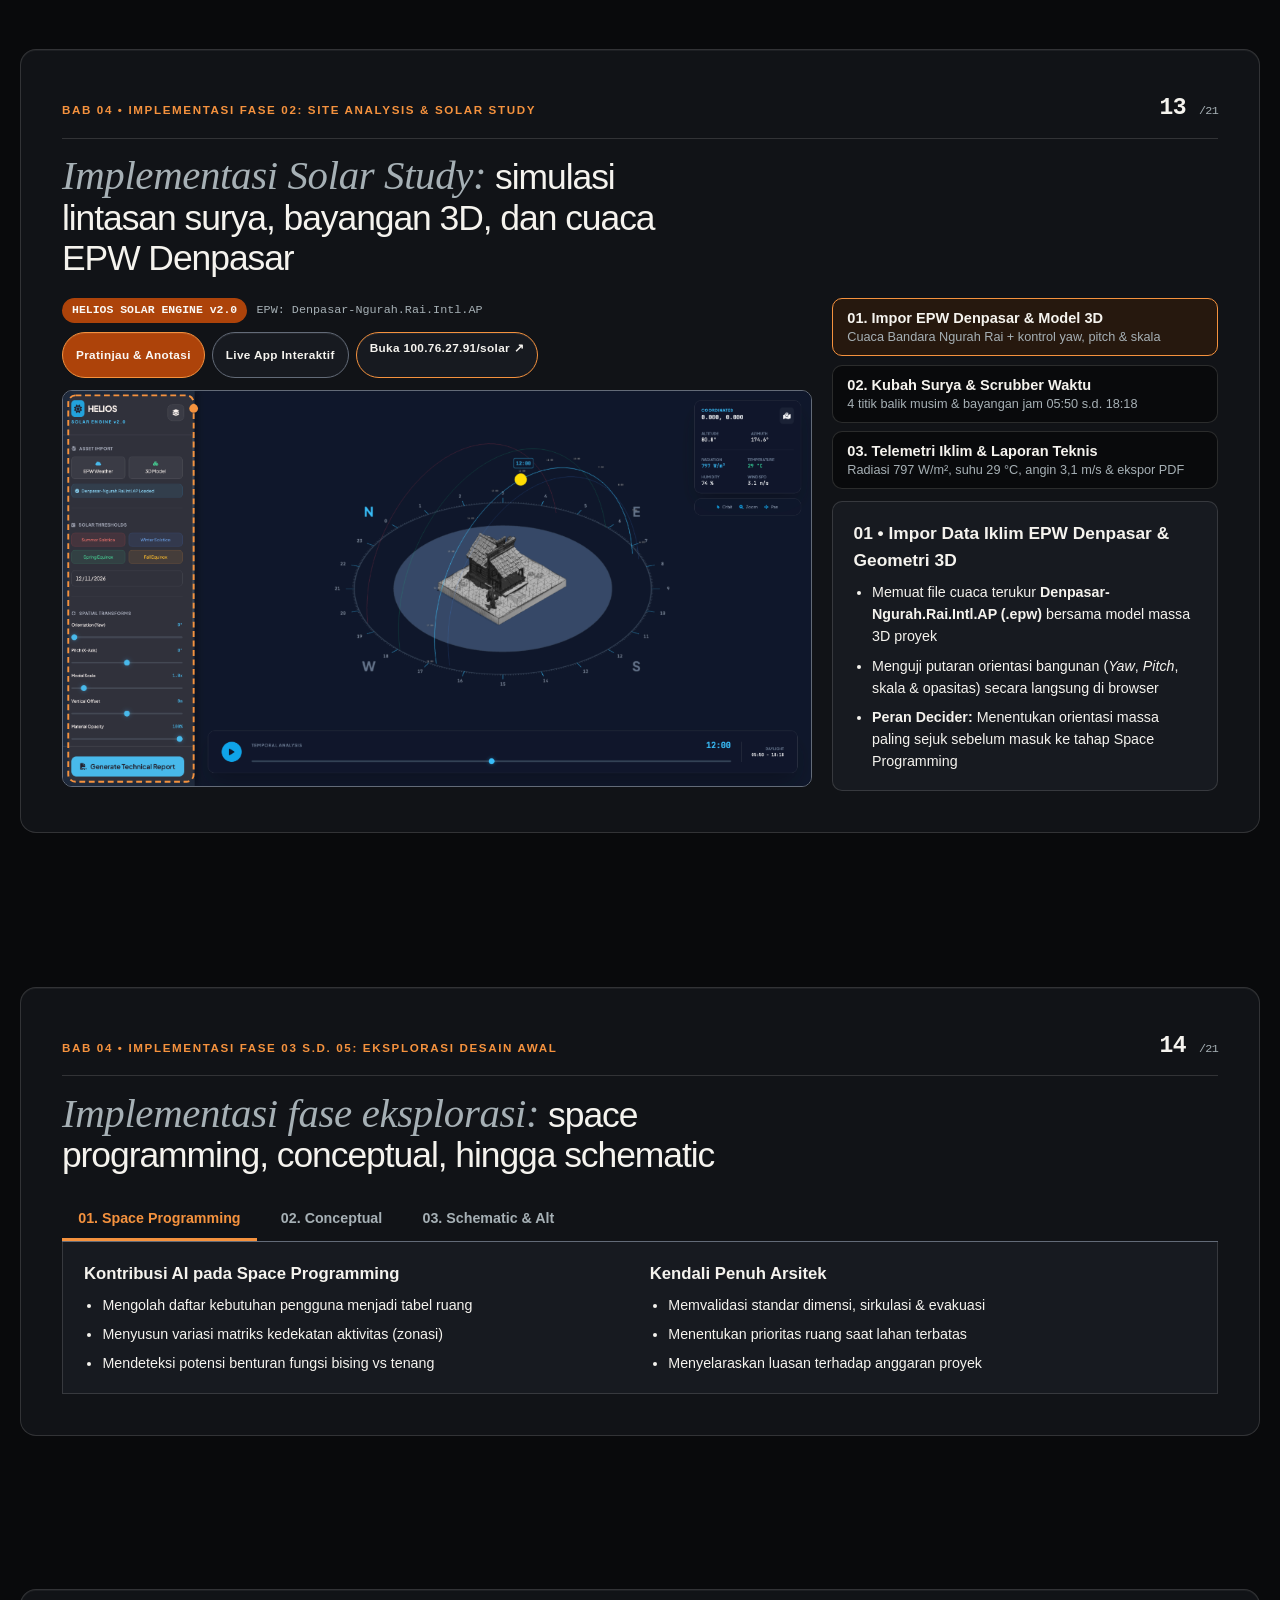
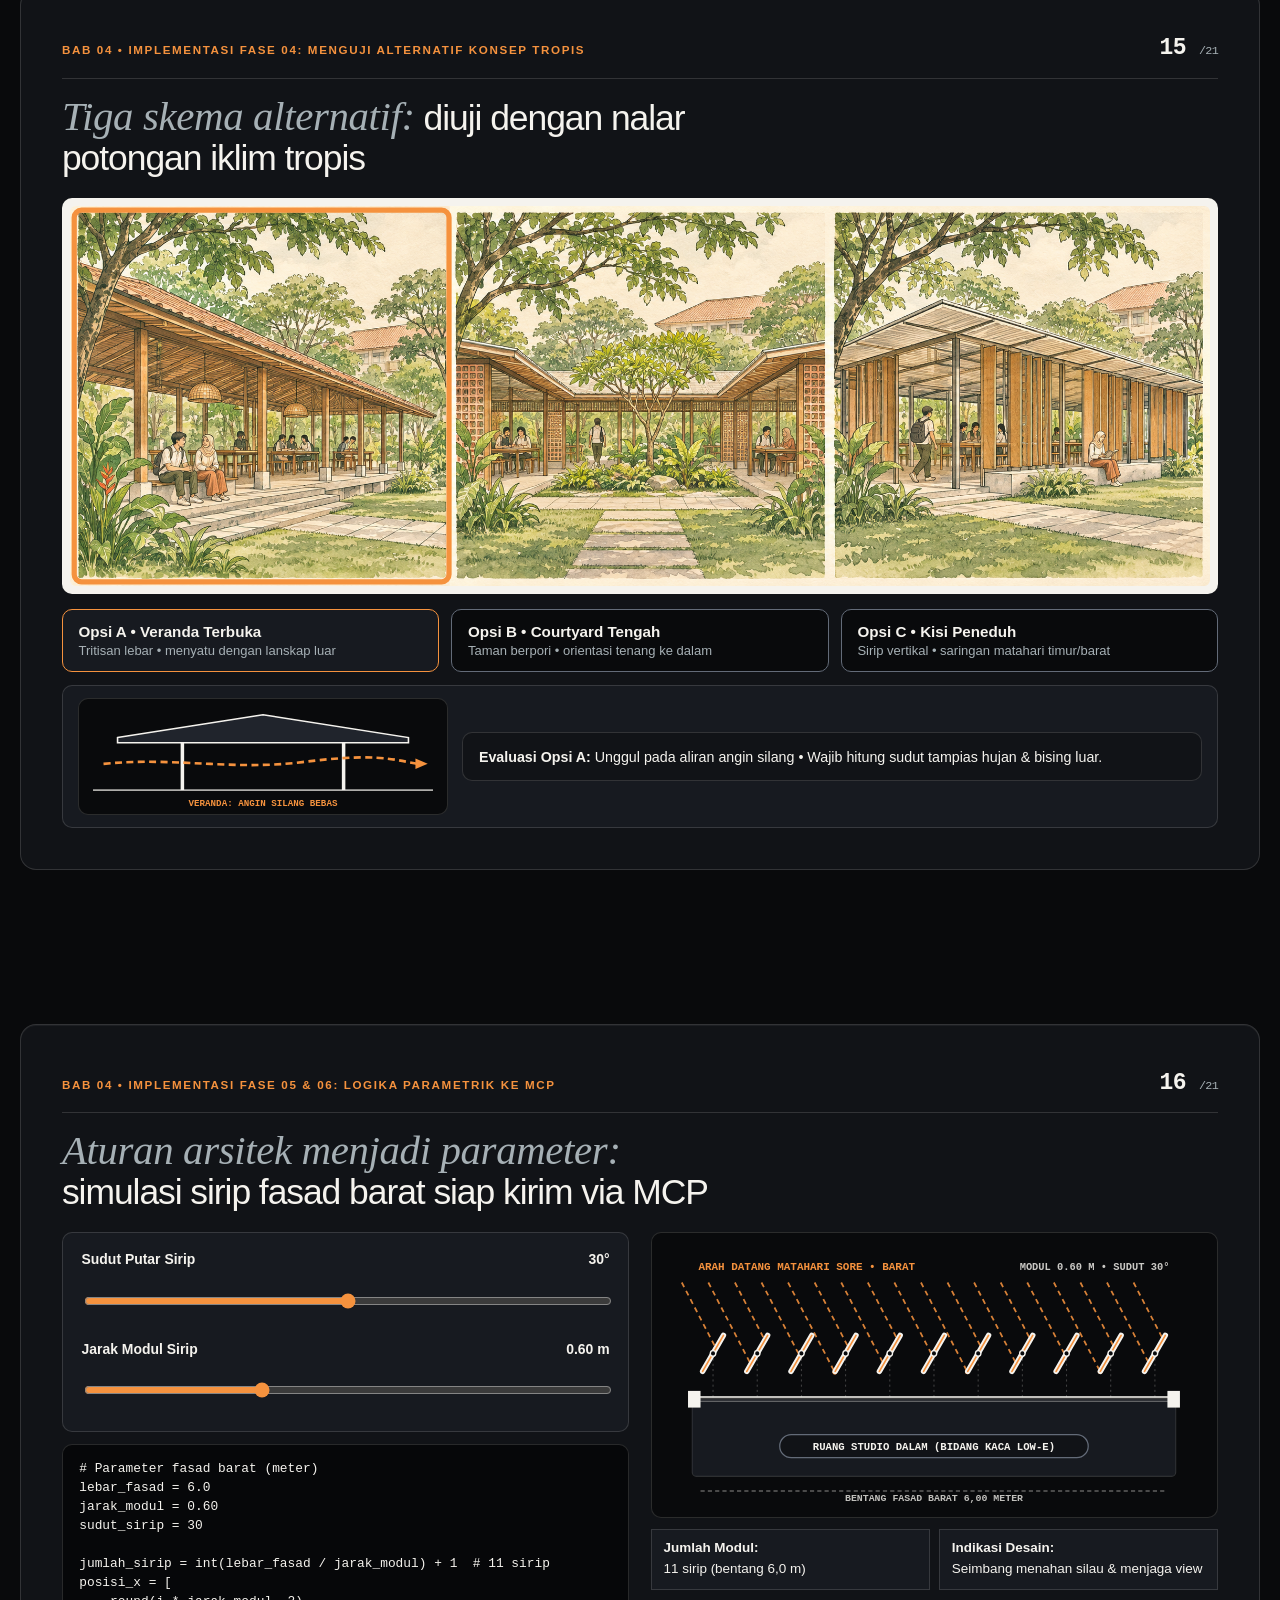
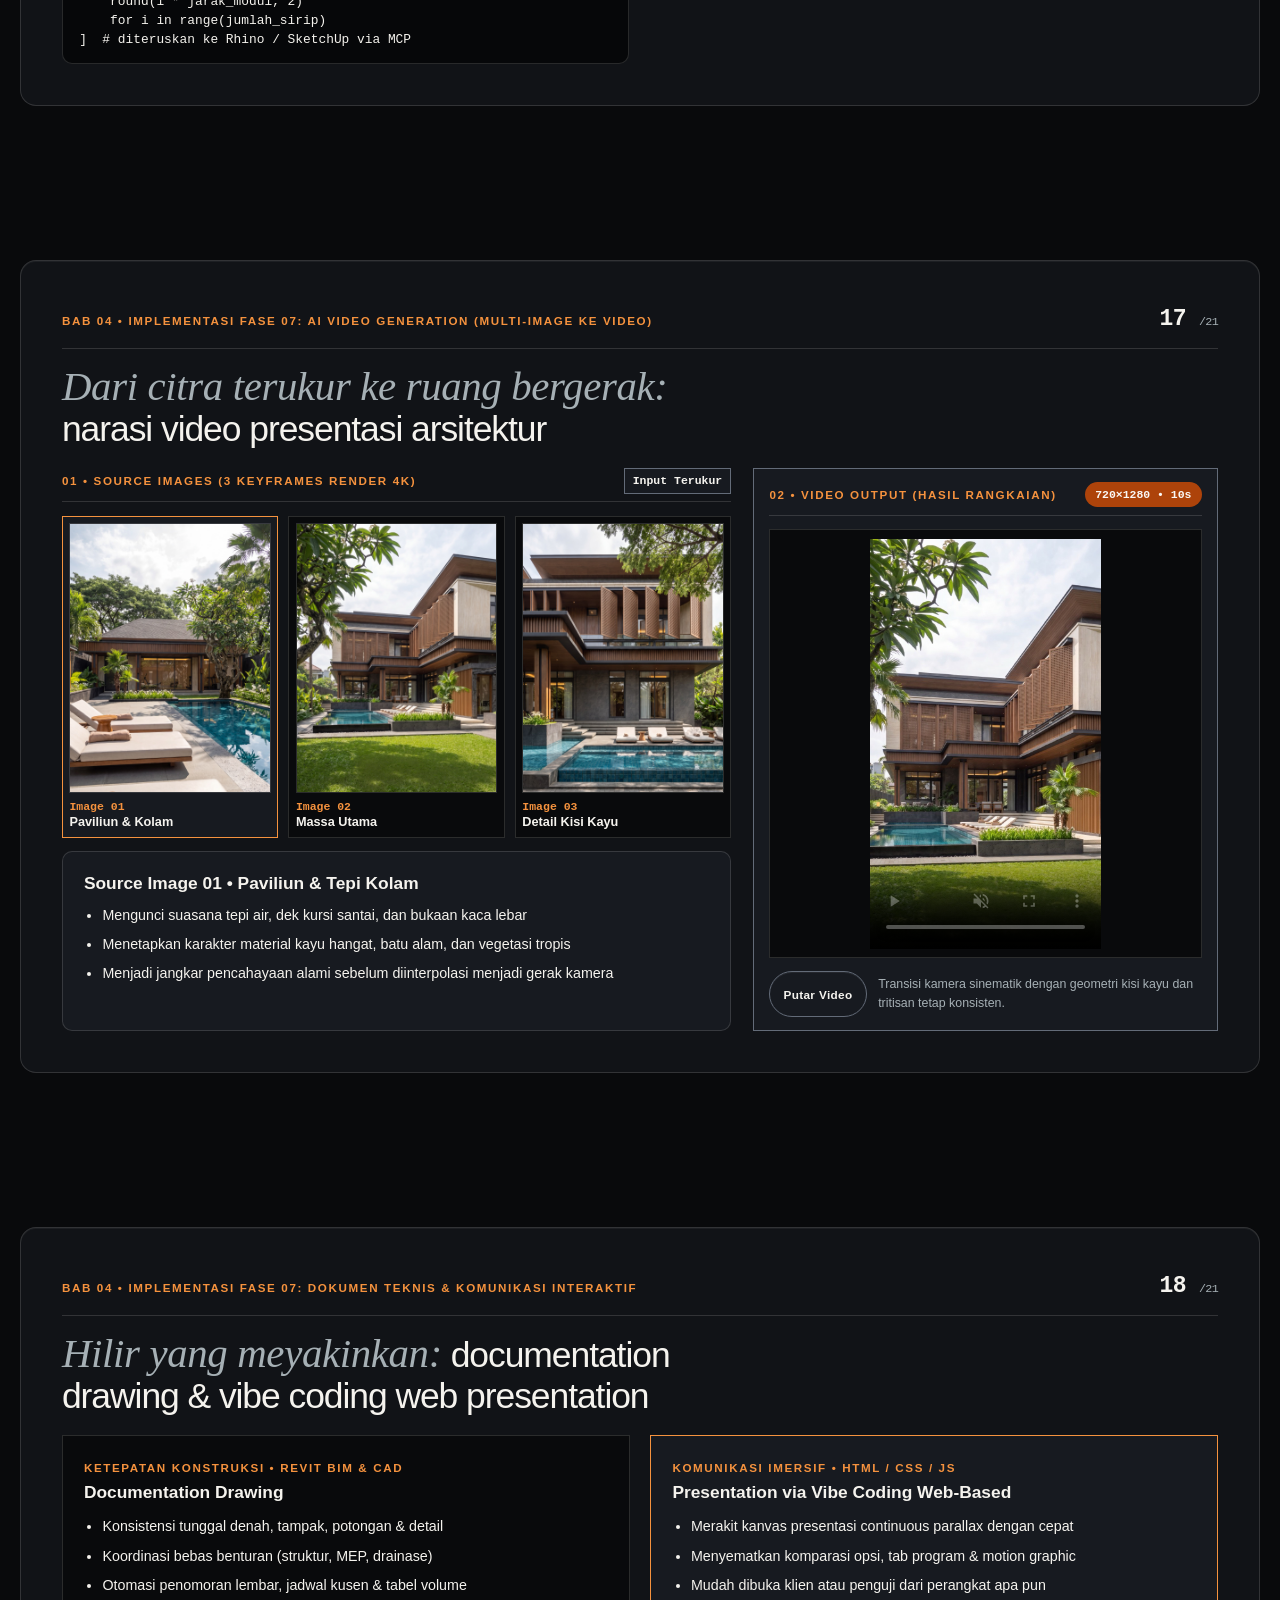
==== commit ffbc9d75: "feat: add Sec 08 on REA-driven architectural software clones and sync 21-section deck + 12-page PDF" ====
--- a/index.html
+++ b/index.html
@@ -62,7 +62,7 @@
 <body>
   <main>
     <h1>AI in Architecture: Redefining the Design Process</h1>
-    <p>Mengarahkan otomatis ke Presentasi Web Interaktif 20 Bagian. Jika halaman tidak berpindah otomatis, pilih tautan di bawah ini:</p>
+    <p>Mengarahkan otomatis ke Presentasi Web Interaktif 21 Bagian. Jika halaman tidak berpindah otomatis, pilih tautan di bawah ini:</p>
     <div class="links">
       <a class="primary" href="./deck/">Buka Presentasi Web Interaktif</a>
       <a href="./output/Handbook-AI-in-Architecture-Udayana-2026.pdf" download>Unduh Handbook PDF (12 Hlm)</a>
